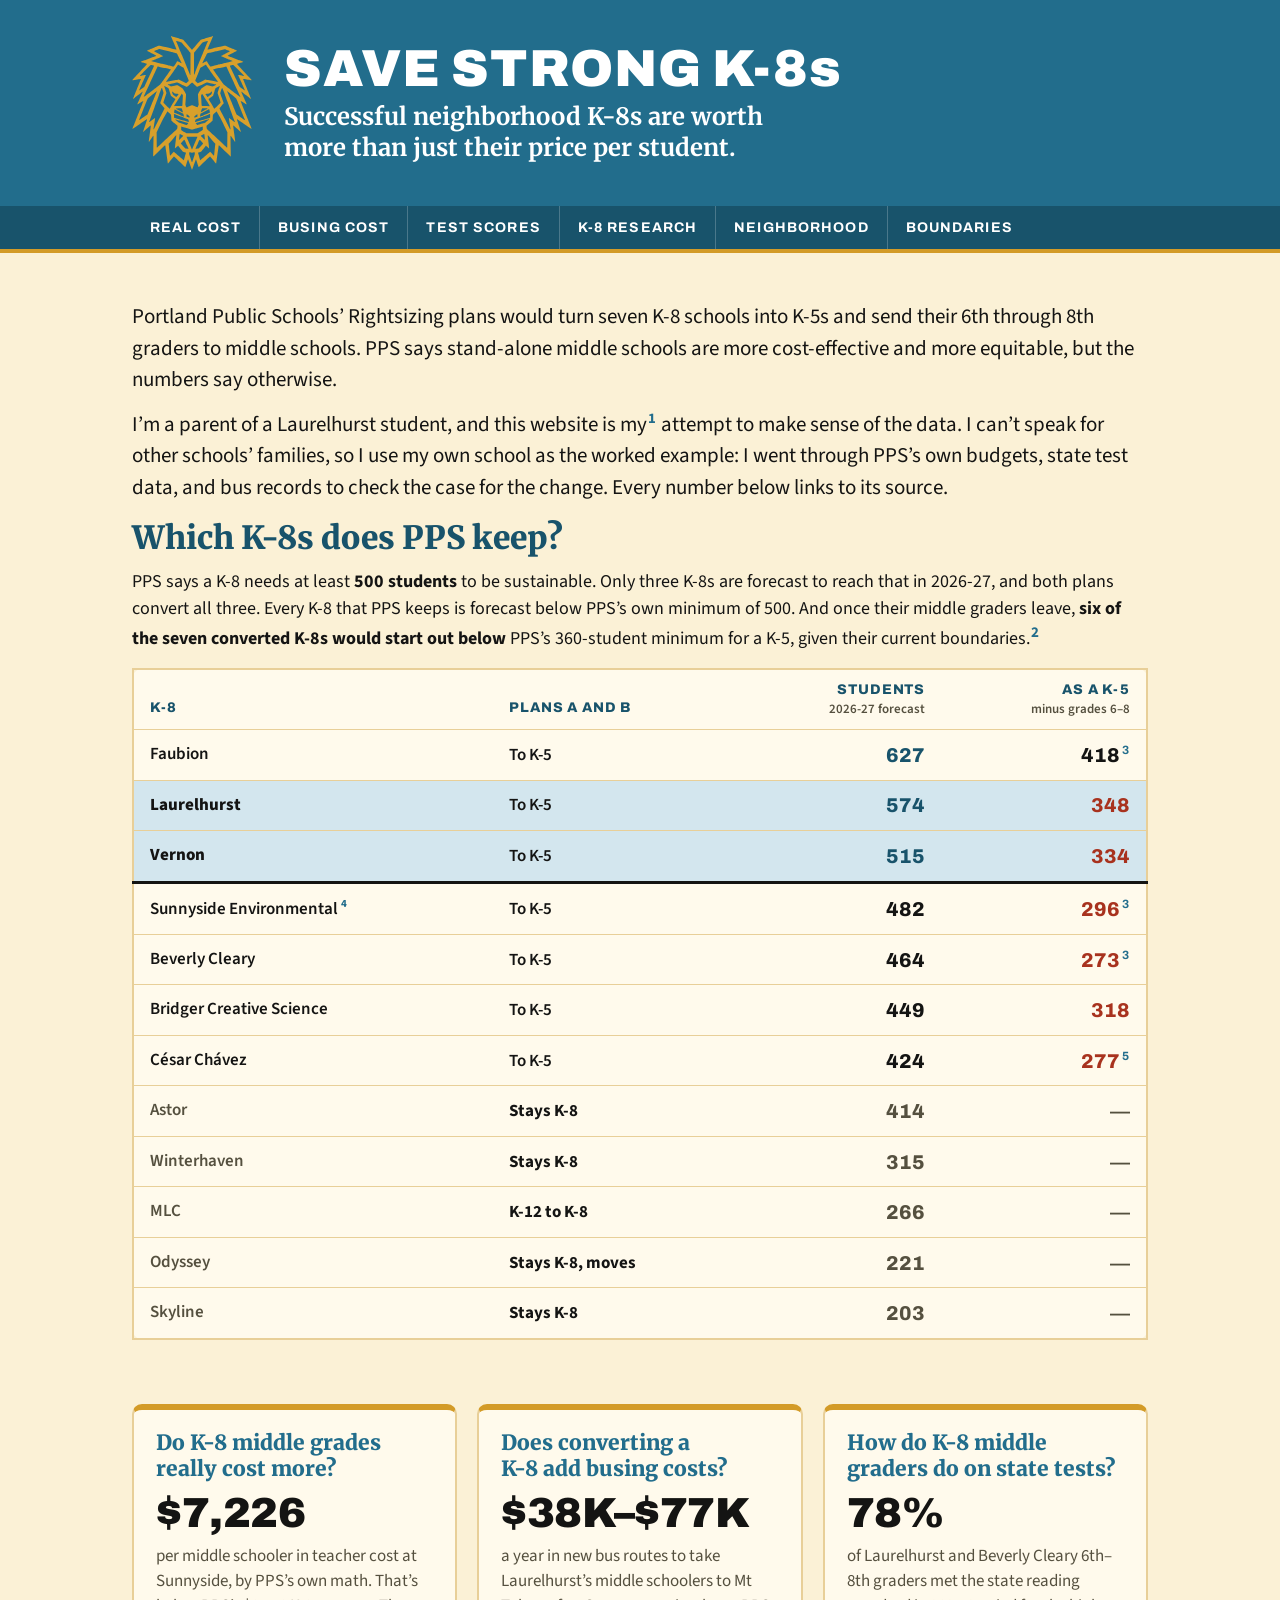
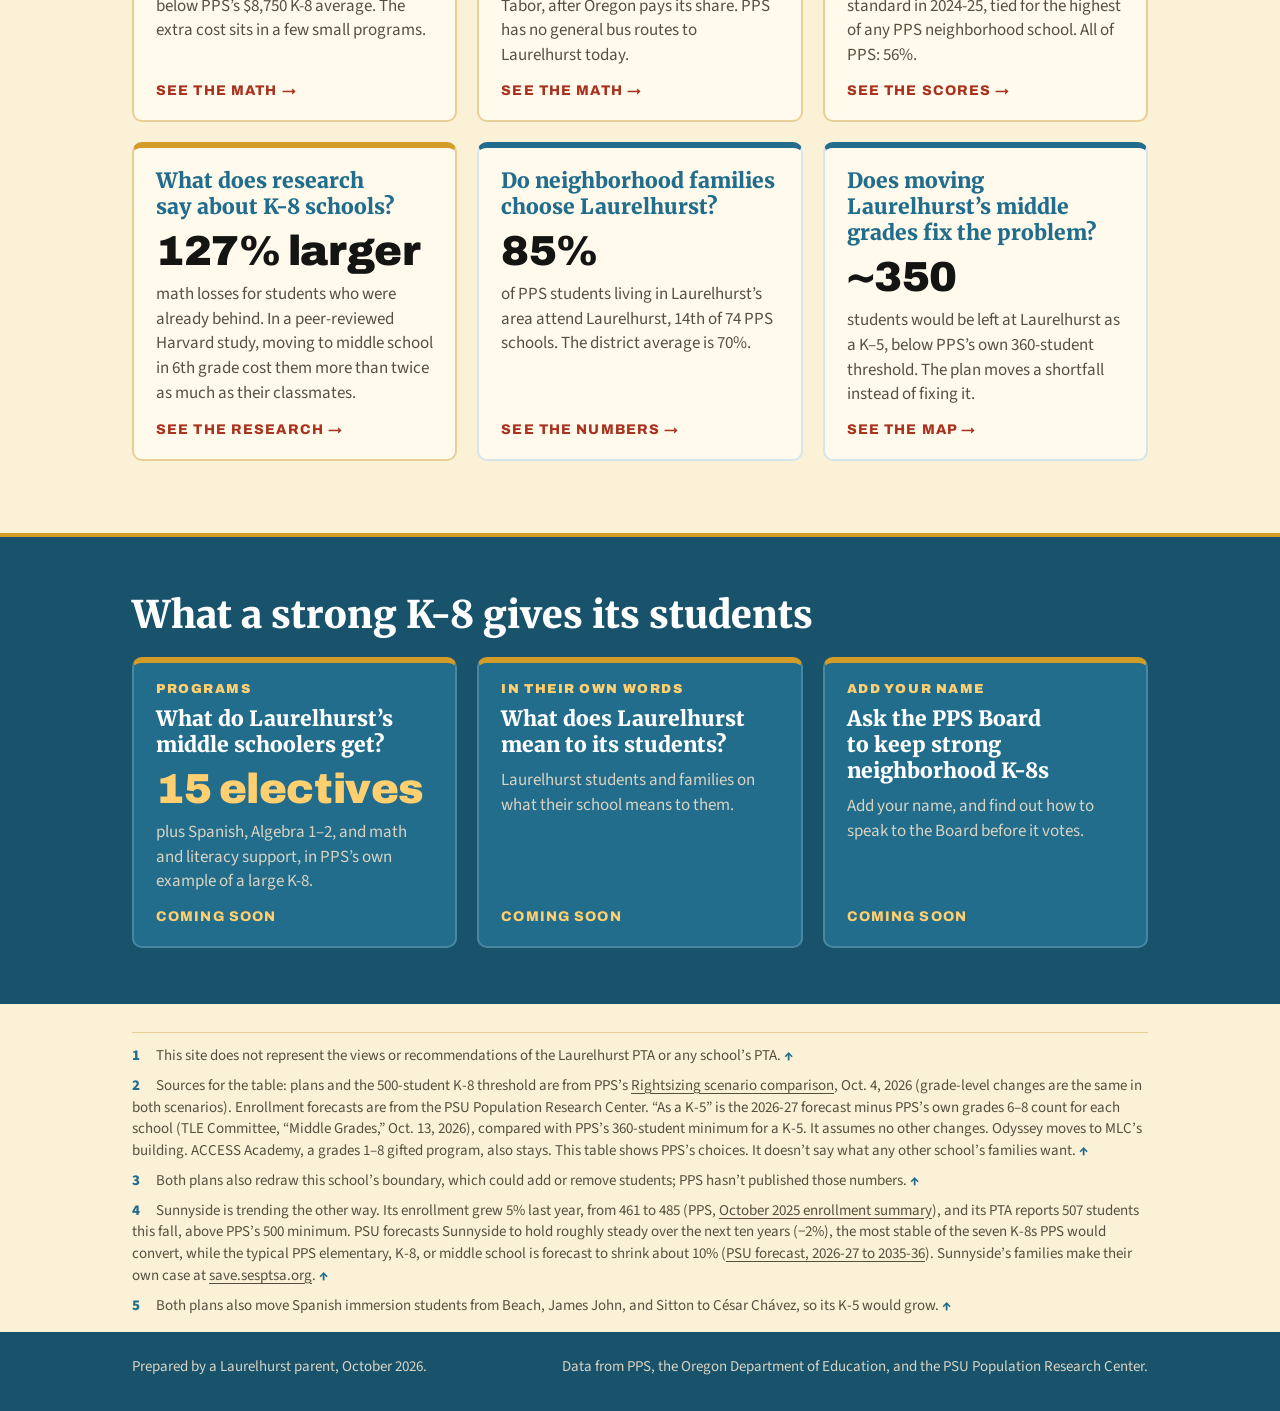
==== index.html @ bd966c31 "Reorderd nav/cards, fixed bus styles, k8 focused Nav didn't match the card order, changed both to be" ====
<!doctype html>
<html lang="en">
<head>
<meta charset="utf-8">
<meta name="viewport" content="width=device-width, initial-scale=1, viewport-fit=cover">
<title>Save Strong K-8s</title>
<meta name="claude:viewport-fit-sides" content="cover">
<meta name="description" content="PPS’s Rightsizing plans would turn seven K-8s into K-5s. The data on cost, busing, test scores, and research, with Laurelhurst as a worked example.">
<meta property="og:title" content="Save Strong K-8s">
<meta property="og:description" content="Successful neighborhood K-8s are worth more than just their price per student. See the numbers.">
<meta property="og:type" content="website">
<meta name="theme-color" content="#226d8c">
<link rel="icon" href="assets/lion.svg" type="image/svg+xml">
<link rel="preconnect" href="https://fonts.googleapis.com">
<link rel="preconnect" href="https://fonts.gstatic.com" crossorigin>
<link rel="stylesheet" href="https://fonts.googleapis.com/css2?family=Merriweather:wght@700;900&family=Archivo:wght@700;800;900&family=Source+Sans+3:ital,wght@0,400;0,600;0,700;1,400&display=swap">
<link rel="stylesheet" href="style.css">
</head>
<body>

<header class="masthead">
  <div class="wrap">
    <img class="lion" src="assets/lion.svg" alt="Laurelhurst lion" width="256" height="286">
    <div class="titles">
      <p class="site-name"><a href="index.html">Save Strong <span class="nw">K-8<span class="lc">s</span></span></a></p>
      <p class="tagline">Successful neighborhood K-8s are worth more than just their price per student.</p>
    </div>
  </div>
</header>

<nav class="nav" aria-label="Key issues">
  <div class="wrap">
    <button class="nav-toggle" type="button" aria-expanded="false" aria-controls="nav-links">
      <span class="bars" aria-hidden="true"><span></span><span></span><span></span></span>
      Key issues
    </button>
    <ul id="nav-links">
      <li><a href="cost.html">Real cost</a></li>
      <li><a href="busing.html">Busing cost</a></li>
      <li><a href="scores.html">Test scores</a></li>
      <li><a href="research.html">K-8 research</a></li>
      <li><a href="neighborhood.html">Neighborhood</a></li>
      <li><a href="boundary.html">Boundaries</a></li>
      <li class="nav-extra nav-extra-first"><a href="#programs">Programs</a></li>
      <li class="nav-extra"><a href="#voices">In their own words</a></li>
      <li class="nav-extra"><a href="#sign">Add your name</a></li>
    </ul>
  </div>
</nav>

<main>
  <section class="intro wrap">
    <p>Portland Public Schools’ Rightsizing plans would turn seven K-8 schools into K-5s and send their 6th through 8th graders to middle schools. PPS says stand-alone middle schools are more cost-effective and more equitable, but the numbers say otherwise.</p>
    <p>I’m a parent of a Laurelhurst student, and this website is my<sup class="fn-ref"><a href="#fn1" id="ref1">1</a></sup> attempt to make sense of the data. I can’t speak for other schools’ families, so I use my own school as the worked example: I went through PPS’s own budgets, state test data, and bus records to check the case for the change. Every number below links to its source.</p>
  </section>


  <section class="k8-plan wrap" aria-labelledby="plan-h">
    <h2 id="plan-h">Which <span class="nw">K-8s</span> does PPS keep?</h2>
    <p class="points-lede">PPS says a <span class="nw">K-8</span> needs at least <strong>500 students</strong> to be sustainable. Only three <span class="nw">K-8s</span> are forecast to reach that in 2026-27, and both plans convert all three. Every <span class="nw">K-8</span> that PPS keeps is forecast below PPS’s own minimum of 500. And once their middle graders leave, <strong>six of the seven converted <span class="nw">K-8s</span> would start out below</strong> PPS’s 360-student minimum for a <span class="nw">K-5</span>, given their current boundaries.<sup class="fn-ref"><a href="#fn2" id="ref2">2</a></sup></p>
    <div class="table-scroll">
      <table class="compare k8-table">
        <thead>
          <tr><th scope="col" class="plan">K-8</th><th scope="col" class="plan">Plans A and B</th><th scope="col">Students <small>2026-27 forecast</small></th><th scope="col">As a K-5 <small>minus grades 6–8</small></th></tr>
        </thead>
        <tbody>
          <tr class="meets"><th scope="row">Faubion</th><td class="plan">To K-5</td><td>627</td><td class="k5">418<sup class="fn-ref"><a href="#fn3" id="ref3">3</a></sup></td></tr>
          <tr class="meets lh"><th scope="row">Laurelhurst</th><td class="plan">To K-5</td><td>574</td><td class="k5 below">348</td></tr>
          <tr class="meets lh"><th scope="row">Vernon</th><td class="plan">To K-5</td><td>515</td><td class="k5 below">334</td></tr>
          <tr><th scope="row">Sunnyside Environmental<sup class="fn-ref"><a href="#fn4" id="ref4">4</a></sup></th><td class="plan">To K-5</td><td>482</td><td class="k5 below">296<sup class="fn-ref"><a href="#fn3" id="ref3b">3</a></sup></td></tr>
          <tr><th scope="row">Beverly Cleary</th><td class="plan">To K-5</td><td>464</td><td class="k5 below">273<sup class="fn-ref"><a href="#fn3" id="ref3c">3</a></sup></td></tr>
          <tr><th scope="row">Bridger Creative Science</th><td class="plan">To K-5</td><td>449</td><td class="k5 below">318</td></tr>
          <tr><th scope="row">César Chávez</th><td class="plan">To K-5</td><td>424</td><td class="k5 below">277<sup class="fn-ref"><a href="#fn5" id="ref5">5</a></sup></td></tr>
          <tr class="kept"><th scope="row">Astor</th><td class="plan">Stays K-8</td><td>414</td><td class="k5 na">—</td></tr>
          <tr class="kept"><th scope="row">Winterhaven</th><td class="plan">Stays K-8</td><td>315</td><td class="k5 na">—</td></tr>
          <tr class="kept"><th scope="row">MLC</th><td class="plan"><span class="nw">K-12</span> to <span class="nw">K-8</span></td><td>266</td><td class="k5 na">—</td></tr>
          <tr class="kept"><th scope="row">Odyssey</th><td class="plan">Stays K-8, moves</td><td>221</td><td class="k5 na">—</td></tr>
          <tr class="kept"><th scope="row">Skyline</th><td class="plan">Stays K-8</td><td>203</td><td class="k5 na">—</td></tr>
        </tbody>
      </table>
    </div>
  </section>

  <ul class="cards wrap">
    <li class="card live" id="cost">
      <h2><a href="cost.html">Do <span class="nw">K-8</span> middle grades really cost more?</a></h2>
      <div class="stat">$7,226</div>
      <p>per middle schooler in teacher cost at Sunnyside, by PPS’s own math. That’s below PPS’s $8,750 K-8 average. The extra cost sits in a few small programs.</p>
      <span class="more">See the math →</span>
    </li>

    <li class="card live" id="busing">
      <h2><a href="busing.html">Does converting a <span class="nw">K-8</span> add busing costs?</a></h2>
      <div class="stat">$38K–$77K</div>
      <p>a year in new bus routes to take Laurelhurst’s middle schoolers to Mt Tabor, after Oregon pays its share. PPS has no general bus routes to Laurelhurst today.</p>
      <span class="more">See the math →</span>
    </li>

    <li class="card live" id="scores">
      <h2><a href="scores.html">How do <span class="nw">K-8</span> middle graders do on state tests?</a></h2>
      <div class="stat">78%</div>
      <p>of Laurelhurst and Beverly Cleary 6th–8th graders met the state reading standard in 2024-25, tied for the highest of any PPS neighborhood school. All of PPS: 56%.</p>
      <span class="more">See the scores →</span>
    </li>

    <li class="card live" id="research">
      <h2><a href="research.html">What does research say about <span class="nw">K-8</span> schools?</a></h2>
      <div class="stat">127% larger</div>
      <p>math losses for students who were already behind. In a peer-reviewed Harvard study, moving to middle school in 6th grade cost them more than twice as much as their classmates.</p>
      <span class="more">See the research →</span>
    </li>

    <li class="card live card-lh" id="neighborhood">
      <h2><a href="neighborhood.html">Do neighborhood families choose Laurelhurst?</a></h2>
      <div class="stat">85%</div>
      <p>of PPS students living in Laurelhurst’s area attend Laurelhurst, 14th of 74 PPS schools. The district average is 70%.</p>
      <span class="more">See the numbers →</span>
    </li>

    <li class="card live card-lh" id="boundary">
      <h2><a href="boundary.html">Does moving Laurelhurst’s middle grades fix the problem?</a></h2>
      <div class="stat">~350</div>
      <p>students would be left at Laurelhurst as a K–5, below PPS’s own 360-student threshold. The plan moves a shortfall instead of fixing it.</p>
      <span class="more">See the map →</span>
    </li>
  </ul>

  <section class="why" aria-labelledby="why-h">
    <div class="wrap">
      <h2 id="why-h">What a strong <span class="nw">K-8</span> gives its students</h2>
      <ul class="cards why-cards">
        <li class="card why-card" id="programs">
          <span class="why-label">Programs</span>
          <h3>What do Laurelhurst’s middle schoolers get?</h3>
          <div class="stat">15 electives</div>
          <p>plus Spanish, Algebra 1–2, and math and literacy support, in PPS’s own example of a large K-8.</p>
          <span class="more">Coming soon</span>
        </li>
        <li class="card why-card" id="voices">
          <span class="why-label">In their own words</span>
          <h3>What does Laurelhurst mean to its students?</h3>
          <p>Laurelhurst students and families on what their school means to them.</p>
          <span class="more">Coming soon</span>
        </li>
        <li class="card why-card" id="sign">
          <span class="why-label">Add your name</span>
          <h3>Ask the PPS Board to keep strong neighborhood <span class="nw">K-8s</span></h3>
          <p>Add your name, and find out how to speak to the Board before it votes.</p>
          <span class="more">Coming soon</span>
        </li>
      </ul>
    </div>
  </section>
  <section class="page-notes wrap" aria-label="Notes">
    <p class="footnote fn-num" id="fn1"><a class="fn-back" href="#ref1" aria-label="Note 1, back to text">1</a> This site does not represent the views or recommendations of the Laurelhurst PTA or any school’s PTA. <a class="fn-up" href="#ref1" aria-label="Back to text">↑</a></p>
    <p class="footnote fn-num" id="fn2"><a class="fn-back" href="#ref2" aria-label="Note 2, back to text">2</a> Sources for the table: plans and the 500-student K-8 threshold are from PPS’s <a href="https://www.pps.net/rightsizing">Rightsizing scenario comparison</a>, Oct. 4, 2026 (grade-level changes are the same in both scenarios). Enrollment forecasts are from the PSU Population Research Center. “As a K-5” is the 2026-27 forecast minus PPS’s own grades 6–8 count for each school (TLE Committee, “Middle Grades,” Oct. 13, 2026), compared with PPS’s 360-student minimum for a K-5. It assumes no other changes. Odyssey moves to MLC’s building. ACCESS Academy, a grades 1–8 gifted program, also stays. This table shows PPS’s choices. It doesn’t say what any other school’s families want. <a class="fn-up" href="#ref2" aria-label="Back to text">↑</a></p>
    <p class="footnote fn-num" id="fn3"><a class="fn-back" href="#ref3" aria-label="Note 3, back to text">3</a> Both plans also redraw this school’s boundary, which could add or remove students; PPS hasn’t published those numbers. <a class="fn-up" href="#ref3" aria-label="Back to text">↑</a></p>
    <p class="footnote fn-num" id="fn4"><a class="fn-back" href="#ref4" aria-label="Note 4, back to text">4</a> Sunnyside is trending the other way. Its enrollment grew 5% last year, from 461 to 485 (PPS, <a href="https://www.pps.net/fs/resource-manager/view/aefd9869-b3da-4cf6-b9c6-1bec5149eb03">October 2025 enrollment summary</a>), and its PTA reports 507 students this fall, above PPS’s 500 minimum. PSU forecasts Sunnyside to hold roughly steady over the next ten years (−2%), the most stable of the seven K-8s PPS would convert, while the typical PPS elementary, K-8, or middle school is forecast to shrink about 10% (<a href="https://resources.finalsite.net/images/v1785171463/ppsnet/ejdr22voeddvux8qwlob/PPS_Forecast_2026_27.pdf">PSU forecast, 2026-27 to 2035-36</a>). Sunnyside’s families make their own case at <a href="https://save.sesptsa.org">save.sesptsa.org</a>. <a class="fn-up" href="#ref4" aria-label="Back to text">↑</a></p>
    <p class="footnote fn-num" id="fn5"><a class="fn-back" href="#ref5" aria-label="Note 5, back to text">5</a> Both plans also move Spanish immersion students from Beach, James John, and Sitton to César Chávez, so its K-5 would grow. <a class="fn-up" href="#ref5" aria-label="Back to text">↑</a></p>
  </section>
</main>

<footer class="site-footer">
  <div class="wrap">
    <span>Prepared by a Laurelhurst parent, October 2026.</span>
    <span>Data from PPS, the Oregon Department of Education, and the PSU Population Research Center.</span>
  </div>
</footer>

<script src="site.js"></script>

</body>
</html>
---- style.css ----
/* Save Laurelhurst K-8
   Layout: blue masthead band + sticky nav strip, then content on a washed-marigold page.
   One deliberate light look (campaign colors), so no dark variant. */
:root {
  --page: #fbf1d6;        /* washed-out marigold background */
  --paper: #fffaec;       /* lifted surface for cards and boxes */
  --blue: #226d8c;        /* masthead, headlines */
  --blue-deep: #18536b;   /* nav strip */
  --blue-soft: #d3e6ee;   /* Laurelhurst highlight in tables */
  --gold: #d39b27;        /* rules, borders, lion */
  --gold-soft: #e8cf98;   /* hairlines */
  --gold-bright: #ffcf70; /* numbers on dark */
  --red: #a8321e;         /* math operators, calls to action */
  --ink: #141413;
  --ring: #8b8370;        /* expected-score circles */
  --muted: #55503f;
  --on-dark: #ffffff;
  --on-dark-muted: #d9d3c2;

  --display: "Merriweather", Georgia, "Times New Roman", serif;
  --label: "Archivo", "Arial Narrow", Arial, sans-serif;
  --body: "Source Sans 3", "Segoe UI", Helvetica, Arial, sans-serif;

  --max: 1080px;
  --gutter-l: max(16px, env(safe-area-inset-left, 0px));
  --gutter-r: max(16px, env(safe-area-inset-right, 0px));
  color-scheme: light;
}

* { box-sizing: border-box; }
html { -webkit-text-size-adjust: 100%; }
body {
  margin: 0;
  background: var(--page);
  color: var(--ink);
  font-family: var(--body);
  font-size: 18px;
  line-height: 1.5;
}
img { max-width: 100%; }
[hidden] { display: none !important; }
a { color: var(--blue); text-underline-offset: 3px; }
a:hover { color: var(--red); }
:focus-visible { outline: 3px solid var(--gold); outline-offset: 2px; }

.wrap {
  max-width: var(--max);
  margin: 0 auto;
  padding-left: var(--gutter-l);
  padding-right: var(--gutter-r);
}
@media (min-width: 720px) {
  .wrap { padding-left: max(32px, env(safe-area-inset-left, 0px)); padding-right: max(32px, env(safe-area-inset-right, 0px)); }
}

/* ---------- Masthead ---------- */
.masthead { background: var(--blue); color: var(--on-dark); }
.masthead .wrap {
  display: flex;
  align-items: center;
  gap: clamp(16px, 3vw, 32px);
  padding-block: clamp(18px, 3.5vw, 36px);
}
.masthead .lion { flex: 0 0 auto; width: clamp(64px, 11vw, 120px); height: auto; display: block; }
.masthead .titles { min-width: 0; display: flex; flex-direction: column; gap: 6px; }
.site-name {
  margin: 0;
  font-family: var(--label);
  font-weight: 900;
  font-size: clamp(26px, 5.4vw, 52px);
  line-height: 1;
  letter-spacing: 0.02em;
  text-transform: uppercase;
}
.site-name a { color: inherit; text-decoration: none; }
.tagline {
  margin: 0;
  font-family: var(--display);
  font-weight: 700;
  font-size: clamp(16px, 2.3vw, 24px);
  line-height: 1.3;
  max-width: 34em;
  text-wrap: balance;
}
.masthead.compact .wrap { padding-block: 14px; }
.masthead.compact .lion { width: clamp(44px, 6vw, 64px); }
.masthead.compact .site-name { font-size: clamp(22px, 3.6vw, 34px); }
.masthead.compact .tagline { display: none; }

/* ---------- Nav strip ---------- */
.nav {
  position: sticky;
  top: env(safe-area-inset-top, 0px);
  z-index: 10;
  background: var(--blue-deep);
  border-bottom: 4px solid var(--gold);
}
.nav .wrap { display: flex; align-items: stretch; }
.nav-toggle {
  display: none;
  align-items: center;
  gap: 10px;
  background: none;
  border: 0;
  color: var(--on-dark);
  font: 700 15px/1 var(--label);
  letter-spacing: 0.1em;
  text-transform: uppercase;
  padding: 14px 0;
  cursor: pointer;
}
.nav-toggle .bars { display: inline-flex; flex-direction: column; gap: 4px; }
.nav-toggle .bars span { display: block; width: 22px; height: 2px; background: currentColor; border-radius: 1px; }
.nav ul { list-style: none; margin: 0; padding: 0; display: flex; flex-wrap: wrap; width: 100%; }
.nav li { display: flex; }
.nav li + li { border-left: 1px solid rgba(255, 255, 255, 0.22); }
.nav a {
  display: flex;
  align-items: center;
  padding: 14px clamp(10px, 1.6vw, 18px);
  color: var(--on-dark);
  text-decoration: none;
  font: 700 14px/1.1 var(--label);
  letter-spacing: 0.08em;
  text-transform: uppercase;
  transition: background-color 0.15s ease, color 0.15s ease;
}
.nav a:hover, .nav a:focus-visible { background: var(--gold); color: var(--ink); }
.nav a[aria-current="page"] { box-shadow: inset 0 -4px 0 var(--gold-bright); }
.nav a[aria-current="page"]:hover { box-shadow: none; }

.nav li.nav-extra { display: none; }
@media (max-width: 860px) {
  .nav .wrap { flex-direction: column; }
  .nav-toggle { display: inline-flex; }
  .nav ul { display: none; flex-direction: column; padding-bottom: 8px; }
  .nav.open ul { display: flex; }
  .nav li + li { border-left: 0; border-top: 1px solid rgba(255, 255, 255, 0.18); }
  .nav a { width: 100%; padding: 14px 8px; font-size: 15px; }
}
@media (prefers-reduced-motion: reduce) { .nav a { transition: none; } }

/* ---------- Front page ---------- */
.intro { padding-block: clamp(28px, 5vw, 48px) 8px; }
.intro p { margin: 0; max-width: 40em; font-size: clamp(18px, 2vw, 21px); }
.intro p + p { margin-top: 12px; }

.cards {
  display: grid;
  grid-template-columns: repeat(3, minmax(0, 1fr));
  gap: 20px;
  padding-block: 24px clamp(40px, 6vw, 72px);
  margin: 0 auto;
  list-style: none;
}
@media (max-width: 960px) { .cards { grid-template-columns: repeat(2, minmax(0, 1fr)); } }
@media (max-width: 600px) { .cards { grid-template-columns: minmax(0, 1fr); } }

.card {
  position: relative;
  display: flex;
  flex-direction: column;
  gap: 10px;
  background: var(--paper);
  border: 2px solid var(--gold-soft);
  border-top: 6px solid var(--gold);
  border-radius: 10px;
  padding: 20px 22px 22px;
  min-width: 0;
  transition: transform 0.15s ease, border-color 0.15s ease, box-shadow 0.15s ease;
}
.card.live:hover { transform: translateY(-3px); border-color: var(--gold); box-shadow: 0 10px 24px rgba(90, 64, 10, 0.14); }
@media (prefers-reduced-motion: reduce) { .card { transition: none; } .card.live:hover { transform: none; } }
.card h2 {
  margin: 0;
  font-family: var(--display);
  font-weight: 900;
  font-size: 21px;
  line-height: 1.25;
  color: var(--blue);
  text-wrap: balance;
}
.card h2 a { color: inherit; text-decoration: none; }
.card h2 a::after { content: ""; position: absolute; inset: 0; border-radius: 10px; } /* whole card clickable */
.card .stat {
  font-family: var(--label);
  font-weight: 900;
  font-size: clamp(34px, 4vw, 42px);
  line-height: 1;
  letter-spacing: -0.01em;
  font-variant-numeric: tabular-nums;
}
.card p { margin: 0; font-size: 17px; line-height: 1.45; color: var(--muted); }
.card .more {
  margin-top: auto;
  padding-top: 6px;
  font: 800 14px/1 var(--label);
  letter-spacing: 0.08em;
  text-transform: uppercase;
  color: var(--red);
}
.card.soon { border-top-color: var(--gold-soft); }
.card.soon .more { color: var(--muted); }

/* ---------- Article pages ---------- */
.article { padding-block: clamp(28px, 5vw, 56px); display: flex; flex-direction: column; gap: clamp(24px, 3vw, 32px); }
.article h1 {
  margin: 0;
  font-family: var(--display);
  font-weight: 900;
  font-size: clamp(30px, 5.6vw, 58px);
  line-height: 1.08;
  letter-spacing: -0.01em;
  color: var(--blue);
  text-wrap: wrap;
  max-width: 90%;
}
.src { font-size: 15px; line-height: 1.4; color: var(--muted); }
a.src:hover { color: var(--red); }

/* the math, step by step */
.steps { list-style: none; margin: 0; padding: 0; border-top: 3px solid var(--gold); }
.steps li {
  display: grid;
  grid-template-columns: 48px minmax(0, 300px) minmax(0, 1fr);
  align-items: center;
  column-gap: 20px;
  padding: 16px 0;
  border-bottom: 2px solid var(--gold-soft);
}
.steps .op { font: 800 36px/1 var(--label); color: var(--red); text-align: center; }
.steps .num {
  font: 900 clamp(34px, 4.6vw, 52px)/1 var(--label);
  letter-spacing: -0.01em;
  color: var(--ink);
  font-variant-numeric: tabular-nums;
  text-decoration: underline;
  text-decoration-color: var(--gold);
  text-decoration-thickness: 3px;
  text-underline-offset: 8px;
}
a.num:hover { color: var(--red); }
.steps .what { display: flex; flex-direction: column; gap: 4px; min-width: 0; }
.steps .label { font-size: 20px; line-height: 1.3; font-weight: 600; }
@media (max-width: 700px) {
  .steps li { grid-template-columns: 36px minmax(0, 1fr); row-gap: 8px; }
  .steps .op { font-size: 30px; }
  .steps .what { grid-column: 2; }
  .steps .label { font-size: 19px; }
}

.answer {
  background: var(--ink);
  color: var(--on-dark);
  border-radius: 16px;
  padding: clamp(20px, 3vw, 30px) clamp(18px, 3vw, 36px);
  display: flex;
  flex-direction: column;
  gap: 10px;
}
.answer p { margin: 0; font-size: 20px; line-height: 1.4; }
.answer .big {
  font: 900 clamp(34px, 6vw, 62px)/1.05 var(--label);
  color: var(--gold-bright);
  text-decoration: none;
  font-variant-numeric: tabular-nums;
}
.answer .big:hover { color: var(--on-dark); }
.answer strong { font-size: 21px; }
.answer .src, .answer a.src { color: var(--on-dark-muted); }
.answer a.src:hover { color: var(--gold-bright); }

.factcheck {
  background: var(--paper);
  border: 4px solid var(--gold);
  border-radius: 16px;
  padding: clamp(18px, 3vw, 26px) clamp(16px, 3vw, 36px);
  display: flex;
  flex-direction: column;
  gap: 12px;
}
.eyebrow { font: 800 16px/1 var(--label); letter-spacing: 0.12em; text-transform: uppercase; color: var(--blue); }
.factcheck .claim { margin: 0; font-size: clamp(21px, 2.8vw, 28px); line-height: 1.32; font-weight: 700; }
.factcheck .claim a { color: var(--blue); }
.factcheck .claim + .claim { padding-top: 4px; }
.factcheck .hl { color: var(--blue); }
.factcheck .kicker { font: 900 clamp(24px, 3.4vw, 32px)/1.2 var(--label); color: var(--red); }

/* cost range strip, drawn to one scale: $9,113 (left edge) to $13,290 (right edge) */
.range { display: flex; flex-direction: column; gap: 10px; padding-top: 4px; }
.legend { list-style: none; margin: 0; padding: 0; display: flex; flex-wrap: wrap; gap: 8px 24px; font-size: 17px; }
.legend li { display: flex; align-items: center; gap: 10px; }
.legend .tick { display: inline-block; width: 6px; height: 22px; border-radius: 3px; flex: 0 0 auto; }
.legend .lh { color: var(--blue); font-weight: 700; }
.legend .avg { font-weight: 700; }
.legend .mt { color: var(--muted); font-style: italic; }
.range-labels { position: relative; height: 44px; margin: 0 3px -8px; }
.rl { position: absolute; bottom: 0; font: 700 15px/1.2 var(--body); white-space: nowrap; font-variant-numeric: tabular-nums; }
.rl.lh { color: var(--blue); text-align: right; padding-right: 8px; border-right: 2px solid var(--blue); }
.rl.avg { color: var(--ink); padding-left: 8px; border-left: 2px solid var(--ink); }
@media (max-width: 480px) {
  .range-labels { height: 58px; }
  .rl { font-size: 13px; }
  .rl.lh { right: auto !important; left: calc(21.8% - 1px); text-align: left; padding: 0 0 36px 8px; border-right: 0; border-left: 2px solid var(--blue); }
  .rl.lh br { display: none; }
}
.track { position: relative; height: 44px; margin: 0 3px; }
.track .bar { position: absolute; left: 0; right: 0; top: 15px; height: 14px; border-radius: 7px; background: #f1dca6; }
.track .mark { position: absolute; top: 4px; width: 6px; height: 36px; margin-left: -3px; border-radius: 3px; }
.track .mark.mt { top: 10px; height: 24px; }
.c-lh { background: var(--blue); }
.c-avg { background: var(--ink); }
.c-mt { background: var(--muted); }
.ends { display: flex; justify-content: space-between; gap: 16px; font-size: 15px; line-height: 1.25; color: var(--muted); }
.ends span:last-child { text-align: right; }

.question { background: var(--ink); border-radius: 16px; padding: clamp(22px, 3.4vw, 32px) clamp(18px, 3vw, 36px); }
.question p {
  margin: 0;
  font: 900 clamp(24px, 3.6vw, 38px)/1.28 var(--display);
  color: var(--gold-bright);
  text-wrap: balance;
}
.question a { color: var(--on-dark); text-decoration-color: var(--gold); }
.question a:hover { color: var(--gold-bright); }
.question sup { font-size: 0.5em; }
.footnote a { color: inherit; }

.closer { display: flex; flex-direction: column; align-items: center; gap: 18px; text-align: center; padding-block: 8px; }
.closer .line { font: 900 clamp(32px, 5.6vw, 58px)/1.05 var(--display); letter-spacing: -0.015em; text-wrap: balance; }
.badge {
  display: inline-flex;
  flex-wrap: wrap;
  justify-content: center;
  gap: 0 0.35em;
  background: var(--red);
  color: var(--on-dark);
  font: 900 clamp(24px, 4vw, 38px)/1.05 var(--label);
  letter-spacing: 0.04em;
  text-transform: uppercase;
  padding: 14px 28px;
  border-radius: 12px;
}

.footnote { border-top: 1px solid var(--gold-soft); padding-top: 12px; font-size: 15px; line-height: 1.45; color: var(--muted); margin: 0; }

/* methods */
.methods { border-top: 3px solid var(--gold); padding-top: clamp(20px, 3vw, 28px); display: flex; flex-direction: column; gap: 14px; }
.methods h2 { margin: 0; font: 900 clamp(24px, 3.2vw, 32px)/1.2 var(--display); color: var(--blue); }
.methods h3 { margin: 12px 0 0; font: 800 15px/1.2 var(--label); letter-spacing: 0.1em; text-transform: uppercase; color: var(--ink); }
.methods p, .methods li { max-width: 42em; font-size: 18px; }
.methods p { margin: 0; }
.methods ul, .methods ol { margin: 0; padding-left: 1.3em; display: flex; flex-direction: column; gap: 6px; }
.methods ol.sources li { font-size: 16px; }

.back { font: 800 15px/1 var(--label); letter-spacing: 0.08em; text-transform: uppercase; }

/* ---------- Cost page ---------- */
:root { --t1: #a8321e; --t2: #226d8c; --t3: #3d7a3f; --ms: #c9bd9b; }
.lede { display: flex; flex-direction: column; gap: 12px; }
.subhead { margin: 0; font: 800 clamp(17px, 2vw, 20px)/1.3 var(--label); letter-spacing: 0.06em; text-transform: uppercase; color: var(--red); }
.lede p:not(.subhead) { margin: 0; max-width: 40em; font-size: clamp(18px, 2vw, 21px); }

.chart { margin: 0; background: var(--paper); border: 2px solid var(--gold-soft); border-radius: 16px; padding: clamp(16px, 3vw, 28px); display: flex; flex-direction: column; gap: 14px; min-width: 0; }
.chart figcaption { display: flex; flex-direction: column; gap: 4px; }
.chart-title { font: 900 clamp(20px, 2.6vw, 26px)/1.2 var(--display); color: var(--blue); }
.chart-key { list-style: none; margin: 0; padding: 0; display: flex; flex-wrap: wrap; gap: 6px 18px; font-size: 15px; }
.chart-key li { display: flex; align-items: center; gap: 8px; }
.sw { width: 14px; height: 14px; border-radius: 3px; flex: 0 0 auto; }
.sw.lh { background: var(--gold); } .sw.msch { background: var(--t3); } .sw.pk8 { background: var(--t2); } .sw.hi { background: var(--t3); } .sw.mid { background: var(--t2); } .sw.lo { background: var(--t1); } .sw.t1 { background: var(--t1); } .sw.t2 { background: var(--t2); } .sw.t3 { background: var(--t3); } .sw.ms { background: var(--ms); }
.sw.avg { width: 0; height: 16px; border-radius: 0; border-left: 3px dashed var(--ink); }
.bars-scroll { overflow-x: auto; }
.bar-list { list-style: none; margin: 0; padding: 0; min-width: 300px; }
.bar-row { display: grid; grid-template-columns: minmax(96px, 190px) minmax(0, 1fr); align-items: center; column-gap: 12px; }
.bar-name { font-size: 15px; line-height: 1.1; text-align: right; color: var(--ink); }
.bar-row.ms .bar-name { color: var(--muted); }
.bar-row.lh .bar-name { font-weight: 800; font-size: 17px; }
.bar-area { position: relative; display: block; width: calc(100% - 4.4em); padding-block: 3px; }
.bar-area::before { content: ""; position: absolute; top: 0; bottom: 0; left: var(--avg, 79.55%); border-left: 2px dashed var(--ink); z-index: 1; } /* $8,750 on a $0–$11,000 scale */
.bar-fill { position: relative; display: block; height: 18px; border-radius: 0 3px 3px 0; }
.bar-row.t1 .bar-fill { background: var(--t1); } .bar-row.t2 .bar-fill { background: var(--t2); }
.bar-row.t3 .bar-fill { background: var(--t3); } .bar-row.ms .bar-fill { background: var(--ms); }
.bar-row.k8 .bar-fill { background: var(--t2); }
.bar-row.hi .bar-fill { background: var(--t3); } .bar-row.mid .bar-fill { background: var(--t2); } .bar-row.lo .bar-fill { background: var(--t1); }
.bar-list.no-avg .bar-area::before { display: none; }
.bar-row.lh .bar-fill { background: var(--gold); }

.bar-val { position: absolute; left: 100%; top: 50%; transform: translateY(-50%); margin-left: 4px; padding: 0 3px; z-index: 2; background: var(--paper); font-size: 14px; white-space: nowrap; color: var(--muted); font-variant-numeric: tabular-nums; }
.bar-row.lh .bar-val { font-weight: 800; color: var(--ink); }
@media (max-width: 520px) { .bar-name .suffix { display: none; } .bar-row { grid-template-columns: 104px minmax(0, 1fr); column-gap: 8px; } .bar-name { font-size: 13px; } .bar-row.lh .bar-name { font-size: 14px; } .bar-val { font-size: 12px; } }

.callout { background: var(--blue); color: var(--on-dark); border-radius: 16px; padding: clamp(18px, 3vw, 26px) clamp(18px, 3vw, 36px); }
.callout p { margin: 0; font: 700 clamp(22px, 3vw, 30px)/1.3 var(--display); text-wrap: balance; }
.callout strong { color: var(--gold-bright); font-family: var(--label); font-weight: 900; }

.tiers { display: flex; flex-direction: column; gap: 16px; }
.tiers h2 { margin: 0; font: 900 clamp(22px, 3vw, 30px)/1.2 var(--display); color: var(--blue); text-wrap: balance; }
.tier-list { list-style: none; margin: 0; padding: 0; display: flex; flex-direction: column; gap: 14px; }
.tier { background: var(--paper); border: 2px solid var(--gold-soft); border-left: 10px solid var(--ms); border-radius: 12px; padding: 16px clamp(16px, 2.6vw, 24px); display: flex; flex-direction: column; gap: 10px; min-width: 0; }
.tier.t1 { border-left-color: var(--t1); } .tier.t2 { border-left-color: var(--t2); } .tier.t3 { border-left-color: var(--t3); }
.tier.ref { background: transparent; }
.tier-head { display: flex; flex-wrap: wrap; justify-content: space-between; align-items: baseline; gap: 4px 16px; }
.tier-name { font: 900 20px/1.2 var(--label); }
.tier-avg { font: 900 clamp(26px, 3.4vw, 32px)/1 var(--label); font-variant-numeric: tabular-nums; display: inline-flex; align-items: baseline; gap: 8px; }
.tier-avg small { font: 600 14px/1 var(--body); color: var(--muted); }
.tier-schools { margin: 0; font-size: 17px; line-height: 1.45; }
.tier-facts { margin: 0; display: flex; flex-wrap: wrap; gap: 6px 32px; }
.tier-facts div { display: flex; flex-direction: column; gap: 2px; }
.tier-facts dt { font: 700 13px/1.2 var(--label); letter-spacing: 0.08em; text-transform: uppercase; color: var(--muted); }
.tier-facts dd { margin: 0; font-size: 18px; font-variant-numeric: tabular-nums; }
.tier-plan { margin: 0; padding-top: 10px; border-top: 1px solid var(--gold-soft); font-size: 17px; line-height: 1.45; }
.tier-plan span { font: 800 14px/1 var(--label); letter-spacing: 0.08em; text-transform: uppercase; color: var(--red); margin-right: 4px; }

.tiers-lede { margin: 0; max-width: 42em; font-size: 18px; }

/* tabs */
.sr-only { position: absolute; width: 1px; height: 1px; overflow: hidden; clip: rect(0 0 0 0); white-space: nowrap; }
.tabs { display: flex; flex-direction: column; min-width: 0; }
.tab-bar { display: flex; gap: 4px; overflow-x: auto; border-bottom: 4px solid var(--gold); scrollbar-width: none; }
.tab-bar button {
  flex: 0 0 auto;
  border: 2px solid var(--gold-soft);
  border-bottom: 0;
  border-radius: 10px 10px 0 0;
  background: transparent;
  color: var(--blue-deep);
  font: 800 15px/1.1 var(--label);
  letter-spacing: 0.06em;
  text-transform: uppercase;
  padding: 13px clamp(12px, 2vw, 20px);
  cursor: pointer;
  transition: background-color 0.15s ease, color 0.15s ease;
}
.tab-bar button:hover { background: var(--gold-soft); color: var(--ink); }
.tab-bar button[aria-selected="true"] { background: var(--gold); border-color: var(--gold); color: var(--ink); }
@media (prefers-reduced-motion: reduce) { .tab-bar button { transition: none; } }
.tab-panel { padding-top: clamp(18px, 3vw, 26px); display: flex; flex-direction: column; gap: 16px; min-width: 0; }
.panel-lede { margin: 0; max-width: 40em; font: 700 clamp(20px, 2.6vw, 26px)/1.35 var(--display); color: var(--ink); text-wrap: pretty; }
.panel-lede strong { color: var(--blue); font-family: var(--label); font-weight: 900; }
.panel-notes { margin: 0; padding-left: 1.2em; display: flex; flex-direction: column; gap: 6px; max-width: 46em; font-size: 16px; color: var(--muted); }
.panel-notes strong { color: var(--ink); }
@media (max-width: 520px) { .tab-bar button { font-size: 13px; letter-spacing: 0.04em; padding: 11px 10px; } }

/* comparison table */
.table-scroll { overflow-x: auto; }
.compare { width: 100%; min-width: 520px; border-collapse: collapse; background: var(--paper); border: 2px solid var(--gold-soft); border-radius: 12px; font-variant-numeric: tabular-nums; }
.compare th, .compare td { padding: 12px 16px; text-align: right; border-bottom: 1px solid var(--gold-soft); }
.compare thead th { font: 800 14px/1.2 var(--label); letter-spacing: 0.06em; text-transform: uppercase; color: var(--blue-deep); vertical-align: bottom; }
.compare thead small { display: block; margin-top: 3px; font: 600 13px/1.2 var(--body); letter-spacing: 0; text-transform: none; color: var(--muted); }
.compare tbody th, .compare tfoot th { text-align: left; font-weight: 600; font-size: 17px; }
.compare td { font: 800 20px/1.1 var(--label); }
.compare tr.lh th, .compare tr.lh td { background: var(--blue-soft); color: var(--ink); }
.compare tr.lh th { font-weight: 800; }
.compare tfoot th, .compare tfoot td { border-bottom: 0; border-top: 3px solid var(--ink); color: var(--red); }
.compare tfoot td { font-size: 22px; font-weight: 900; }

/* paired bars (Laurelhurst vs. a comparison) */
.pair-list { list-style: none; margin: 0; padding: 0; display: flex; flex-direction: column; gap: 14px; }
.pair { display: grid; grid-template-columns: minmax(150px, 230px) minmax(0, 1fr); column-gap: 16px; align-items: center; padding-bottom: 14px; border-bottom: 1px solid var(--gold-soft); }
.pair:last-child { border-bottom: 0; padding-bottom: 0; }
.pair-name { font-weight: 700; font-size: 17px; line-height: 1.25; display: flex; flex-direction: column; gap: 2px; }
.pair-name small { font-weight: 400; font-size: 14px; color: var(--muted); }
.pair-bars { display: flex; flex-direction: column; gap: 4px; min-width: 0; }
.pair-row { display: grid; grid-template-columns: 112px minmax(0, 1fr); align-items: center; column-gap: 18px; }
.pair-who { font: 700 13px/1 var(--label); letter-spacing: 0.04em; text-transform: uppercase; color: var(--muted); }
.pair-row .bar-area::before { display: none; }
.pair-row.lh .bar-fill { background: var(--gold); height: 22px; }
.pair-row.pps .bar-fill { background: var(--t2); }
.pair-row.msch .bar-fill { background: var(--t3); }
.pair-row.lh .bar-val { font-weight: 800; color: var(--ink); font-size: 16px; }
@media (max-width: 600px) { .pair { grid-template-columns: minmax(0, 1fr); row-gap: 8px; } .pair-row { grid-template-columns: 100px minmax(0, 1fr); } }

/* slope chart */
.slope-wrap { max-width: 520px; }
.slope { width: 100%; height: auto; display: block; overflow: visible; }
.slope-axis { stroke: var(--gold-soft); stroke-width: 2; }
.slope-head { fill: var(--muted); font: 700 15px var(--label); letter-spacing: 0.06em; text-transform: uppercase; }
.slope-line { stroke-width: 5; stroke-linecap: round; }
.slope-line.pps { stroke: var(--t3); }
.slope-line.lh { stroke: var(--gold); stroke-width: 7; }
.slope-dot.pps { fill: var(--t3); }
.slope-dot.lh { fill: var(--gold); }
.slope-val { fill: var(--muted); font: 800 20px var(--label); }
.slope-val.lhv { fill: var(--ink); font-size: 24px; }
.slope-lab { fill: var(--muted); font: 600 15px var(--body); }
.slope-lab.lhl { fill: var(--ink); font-weight: 800; }

/* boundary page */
.compare-strip { display: flex; align-items: stretch; gap: 16px; flex-wrap: wrap; }
.cs-item { flex: 1 1 220px; background: var(--paper); border: 2px solid var(--gold-soft); border-radius: 14px; padding: 18px 22px; display: flex; flex-direction: column; gap: 6px; }
.cs-item.now { border-color: var(--blue); }
.cs-label { font: 800 13px/1.2 var(--label); letter-spacing: 0.08em; text-transform: uppercase; color: var(--muted); }
.cs-num { font: 900 clamp(34px, 5vw, 48px)/1 var(--label); font-variant-numeric: tabular-nums; }
.cs-item.now .cs-num { color: var(--blue); }
.cs-item.below { border-color: var(--red); }
.cs-item.below .cs-num { color: var(--red); }
.points-lede { margin: 0; max-width: 44em; font-size: 18px; }
.cs-note { font-size: 16px; color: var(--muted); }
.cs-arrow { align-self: center; font: 900 36px/1 var(--label); color: var(--red); }
@media (max-width: 560px) { .cs-arrow { transform: rotate(90deg); margin: -4px auto; } }
.map-frame { position: relative; width: 100%; max-width: 100%; height: clamp(420px, 72vh, 760px); border-radius: 10px; overflow: hidden; border: 2px solid var(--gold-soft); background: var(--page); }
.map-frame iframe { position: absolute; inset: 0; width: 100%; height: 100%; border: 0; }
@media (max-width: 600px) { .map-frame { height: 70vh; min-height: 420px; } }
.points { display: flex; flex-direction: column; gap: 12px; }
.points h2 { margin: 0; font: 900 clamp(22px, 3vw, 30px)/1.2 var(--display); color: var(--blue); }
.points ul { margin: 0; padding-left: 1.2em; display: flex; flex-direction: column; gap: 10px; max-width: 44em; }
.points li { font-size: 18px; }

.map-key { list-style: none; margin: 0; padding: 0; display: grid; grid-template-columns: repeat(auto-fit, minmax(260px, 1fr)); gap: 8px 24px; font-size: 16px; }
.map-key li { display: flex; align-items: center; gap: 10px; min-width: 0; }
.mk { flex: 0 0 auto; width: 22px; height: 16px; }
.mk.area { background: color-mix(in srgb, var(--c) 35%, transparent); border: 2px solid var(--c); border-radius: 3px; }
.mk.ring { border: 3px solid var(--c); border-radius: 50%; width: 18px; height: 18px; }
.mk.steps { height: 14px; border-top: 3px solid var(--c); border-right: 3px solid var(--c); background: linear-gradient(var(--c), var(--c)) 0 100% / 50% 3px no-repeat, linear-gradient(var(--c), var(--c)) 50% 40% / 3px 60% no-repeat; }

/* test scores */
.tp-list { list-style: none; margin: 0; padding: 0; display: flex; flex-direction: column; gap: 14px; }
.tp { display: grid; grid-template-columns: minmax(150px, 210px) minmax(0, 1fr); column-gap: 16px; align-items: center; padding-bottom: 14px; border-bottom: 1px solid var(--gold-soft); }
.tp:last-child { border-bottom: 0; padding-bottom: 0; }
.tp:first-child { border-bottom-width: 2px; }
.tp-cols { display: grid; grid-template-columns: repeat(2, minmax(0, 1fr)); gap: 16px; min-width: 0; }
.tp-col { display: flex; flex-direction: column; gap: 4px; min-width: 0; }
.tp-subj { font: 800 14px/1.2 var(--label); letter-spacing: 0.08em; text-transform: uppercase; color: var(--blue-deep); }
.tp-head { display: grid; grid-template-columns: minmax(150px, 210px) minmax(0, 1fr); column-gap: 16px; padding-bottom: 8px; border-bottom: 2px solid var(--gold); }
.tp-head .tp-cols .tp-subj { padding-left: 118px; }
.tp-inline { display: none; }
@media (max-width: 760px) { .tp-head { grid-template-columns: minmax(0, 1fr); } .tp-head > span:first-child { display: none; } }
@media (max-width: 520px) { .tp-head { display: none; } .tp-inline { display: block; } }
.tp .pair-row { grid-template-columns: 100px minmax(0, 1fr); column-gap: 18px; }
.tp .pair-row.lh .bar-fill { height: 18px; }
@media (max-width: 760px) { .tp { grid-template-columns: minmax(0, 1fr); row-gap: 8px; } }
@media (max-width: 520px) { .tp-cols { grid-template-columns: minmax(0, 1fr); } }
.bar-row.msr .bar-fill { background: var(--t3); }
.exp-chart .bar-area { overflow: visible; }
.exp-tick { position: absolute; top: 0; bottom: 0; width: 3px; margin-left: -1.5px; background: var(--ink); border-radius: 1px; z-index: 3; }
.sw.tick { width: 3px; height: 18px; border-radius: 1px; background: var(--ink); }
.dv { font-style: normal; font-weight: 800; margin-left: 4px; }
.dv.pos { color: var(--t3); }
.dv.neg { color: var(--t1); }
.exp-chart .bar-row.lh .bar-fill { background: var(--gold); }
.bar-val.free { left: auto; transform: translateY(-50%); margin-left: 0; padding-left: 4px; }
.exp-chart .bar-row.lh .bar-val { font-weight: 800; color: var(--ink); }

/* scatter */
.sc-wrap { max-width: 720px; }
.scatter { width: 100%; height: auto; display: block; overflow: visible; }
.sc-grid { stroke: var(--gold-soft); stroke-width: 1; }
.sc-axis { stroke: var(--muted); stroke-width: 1.5; }
.sc-tick { fill: var(--muted); font: 600 11px var(--body); }
.sc-axislab { fill: var(--muted); font: 700 12px var(--body); }
.sc-ylab { margin: 0; font-size: 14px; color: var(--muted); }
.sc-fit { stroke: var(--ink); stroke-width: 2; stroke-dasharray: 6 5; }
.sc-fitlab { fill: var(--ink); font: 700 12px var(--body); }
.sc-dot { stroke: var(--paper); stroke-width: 1.5; }
.sc-dot.k8 { fill: var(--t2); } .sc-dot.ms { fill: var(--t3); } .sc-dot.lh { fill: var(--gold); stroke: var(--ink); stroke-width: 2; }
.sc-gap { stroke: var(--gold); stroke-width: 3; }
.sc-lhlab { fill: var(--ink); font: 800 14px var(--label); }
.sc-lhsub { fill: var(--muted); font: 600 11px var(--body); }
.sw.dot { border-radius: 50%; }
.sw.fitline { width: 22px; height: 0; border-top: 2px dashed var(--ink); border-radius: 0; }

/* research page */
.studies { display: grid; grid-template-columns: repeat(2, minmax(0, 1fr)); gap: 18px; }
@media (max-width: 820px) { .studies { grid-template-columns: minmax(0, 1fr); } }
.study.short { border-top-color: var(--gold); }
.study { background: var(--paper); border: 2px solid var(--gold-soft); border-top: 6px solid var(--blue); border-radius: 12px; padding: 18px 22px 20px; display: flex; flex-direction: column; gap: 10px; min-width: 0; }
.study-org { font: 900 14px/1.2 var(--label); letter-spacing: 0.1em; text-transform: uppercase; color: var(--red); }
.study h3 { margin: 0; font: 900 20px/1.3 var(--display); color: var(--blue); text-wrap: balance; }
.study-cite { margin: 0; font-size: 14px; line-height: 1.4; color: var(--muted); }
.study ul { margin: 0; padding-left: 1.1em; display: flex; flex-direction: column; gap: 8px; font-size: 17px; line-height: 1.45; }
.study .src { margin-top: auto; padding-top: 6px; }

/* "why Laurelhurst works" band */
.why { background: var(--blue-deep); color: var(--on-dark); border-top: 4px solid var(--gold); }
.why .wrap { padding-block: clamp(32px, 5vw, 56px); display: flex; flex-direction: column; gap: 20px; }
.why h2 { margin: 0; font: 900 clamp(26px, 3.6vw, 38px)/1.15 var(--display); color: var(--on-dark); text-wrap: balance; }
.why .why-cards { padding: 0; padding-left: 0; padding-right: 0; }
.why-card { background: var(--blue); border: 2px solid rgba(255, 255, 255, 0.18); border-top: 6px solid var(--gold); color: var(--on-dark); }
.why-card .why-label { font: 900 13px/1 var(--label); letter-spacing: 0.12em; text-transform: uppercase; color: var(--gold-bright); }
.why-card h3 { margin: 0; font: 900 21px/1.25 var(--display); color: var(--on-dark); text-wrap: balance; }
.why-card .stat { color: var(--gold-bright); }
.why-card p { color: var(--on-dark-muted); }
.why-card .more { color: var(--gold-bright); }

/* positives in the phone menu */
@media (max-width: 860px) {
  .nav.open li.nav-extra { display: flex; }
  .nav li.nav-extra-first { border-top: 5px solid var(--gold); margin-top: 8px; }
  .nav-extra a { color: var(--gold-bright); }
  .nav li.nav-extra + li.nav-extra { border-top-color: rgba(255, 255, 255, 0.14); }
}

.ask { background: var(--paper); border: 3px solid var(--gold); border-radius: 16px; padding: clamp(18px, 3vw, 26px) clamp(18px, 3vw, 36px); }
.ask p { margin: 0; font: 700 clamp(20px, 2.6vw, 26px)/1.35 var(--display); color: var(--ink); text-wrap: balance; }

/* dumbbell chart (grades 6–8 reading vs. expected) */
.db-wrap { overflow-x: auto; }
.db-wrap svg { display: block; }
.db-row:hover .bgr { fill: #f6ead0 !important; }
.db-row.me:hover .bgr { fill: var(--blue-soft) !important; }
.db-key svg { flex: 0 0 auto; }

/* ---------- Footer ---------- */
.site-footer { background: var(--blue-deep); color: var(--on-dark-muted); }
.site-footer .wrap { padding-block: 24px 32px; display: flex; flex-wrap: wrap; justify-content: space-between; gap: 8px 24px; font-size: 15px; }
.site-footer a { color: var(--on-dark); }
.site-footer a:hover { color: var(--gold-bright); }

@media print {
  .nav, .site-footer { display: none; }
  body { background: #fff; }
  .card, .factcheck { break-inside: avoid; }
}

/* K-8 plan table (home page) */
.k8-plan { margin-top: 8px; margin-bottom: 40px; }
.k8-plan h2 { font: 900 clamp(24px, 3.2vw, 32px)/1.2 var(--display); color: var(--blue-deep); margin: 0 0 10px; }
.k8-table { min-width: 0; }
.k8-table th.plan { text-align: left; }
.k8-table td.plan { text-align: left; font: 600 17px/1.3 var(--body); }
.k8-table tr.meets td:nth-child(3) { color: var(--blue-deep); }
.k8-table tr.kept th, .k8-table tr.kept td { color: var(--muted); }
.k8-table tr.kept td.plan { font-weight: 700; color: var(--ink); }
.k8-table tbody tr:nth-child(3) th, .k8-table tbody tr:nth-child(3) td { border-bottom: 3px solid var(--ink); }
.k8-plan .footnote { margin-top: 12px; }
@media (max-width: 480px) {
  .k8-table th, .k8-table td { padding: 9px 7px; }
  .k8-table thead th { font-size: 12px; letter-spacing: 0.03em; }
  .k8-table thead small { font-size: 11px; }
  .k8-table tbody th, .k8-table td.plan { font-size: 14px; }
  .k8-table td { font-size: 17px; }
}
.k8-plan .table-scroll { margin-top: 16px; }
.nw { white-space: nowrap; }
.lc { text-transform: lowercase; }
.k8-table td.k5.below { color: var(--red); }
.k8-table td.k5.na { color: var(--muted); font-weight: 600; }
.k8-table td sup { font-size: 0.6em; margin-left: 1px; }
.k8-table th sup { font-size: 0.65em; margin-left: 2px; }
.k8-plan .footnote + .footnote { border-top: 0; margin-top: 8px; padding-top: 0; }
.footnote sup { font-size: 0.75em; }
/* page notes at the bottom of the home page */
.page-notes { padding-top: 28px; padding-bottom: 8px; }
.page-notes .footnote { border-top: 0; padding-top: 0; margin: 0 0 8px; }
.page-notes .footnote:first-child { border-top: 1px solid var(--gold-soft); padding-top: 12px; }
.intro sup { font-size: 0.7em; }
/* footnote links */
.fn-ref a { text-decoration: none; color: var(--blue); font-weight: 700; padding: 0 1px; }
.fn-ref a:hover { text-decoration: underline; }
.page-notes .fn-back { display: inline-block; min-width: 1.4em; font-weight: 800; color: var(--blue); text-decoration: none; }
.page-notes .fn-back:hover, .page-notes .fn-up:hover { text-decoration: underline; }
.page-notes .fn-up { color: var(--blue); text-decoration: none; font-weight: 700; }
.page-notes .footnote:target { background: var(--gold-soft); border-radius: 4px; }
[id^="fn"], [id^="ref"] { scroll-margin-top: 80px; }
/* body text spans the full content width, matching the charts, tables, and cards */
.intro p, .lede p:not(.subhead), .panel-lede, .panel-notes, .tiers-lede, .points-lede, .points ul, .methods p, .methods li { max-width: none; }
.article h1.h1-wide { text-wrap: wrap; }
/* home page: Laurelhurst-specific cards get a blue frame */
.card.card-lh { border-color: var(--blue-soft); border-top-color: var(--blue); }
.card.card-lh.live:hover { border-color: var(--blue); }
/* test scores by group: other converted K-8s */
:root { --bc: #3d7a3f; --ss: #7b5ea7; --vn: #b0457d; }
.sw.bc { background: var(--bc); } .sw.ss { background: var(--ss); } .sw.vn { background: var(--vn); }
.pair-row.bc .bar-fill { background: var(--bc); }
.pair-row.ss .bar-fill { background: var(--ss); }
.pair-row.vn .bar-fill { background: var(--vn); }
.tp .pair-row { grid-template-columns: 124px minmax(0, 1fr); column-gap: 12px; }
.tp-head .tp-cols .tp-subj { padding-left: 136px; }
.pair-row.supp .bar-note { font-size: 13px; font-style: italic; color: var(--muted); }
.tp-col { gap: 3px; }
.pair-row.supp .bar-area { display: flex; align-items: center; min-height: 0; height: 24px; }
.pair-row.supp .bar-note { line-height: 1; }
/* test scores by group: bold the highest score in each column, whichever school it is */
.tp .pair-row.lh .bar-val { font-weight: 400; font-size: 14px; color: var(--muted); }
.tp .pair-row.top .bar-val { font-weight: 800; font-size: 16px; color: var(--ink); }
.tp .pair-row.top .pair-who { color: var(--ink); font-weight: 800; }
/* poverty charts: the four converted K-8s from the student group tab */
.sc-dot.bc { fill: var(--bc); } .sc-dot.ss { fill: var(--ss); } .sc-dot.vn { fill: var(--vn); }
.sc-dot.vn[r="8"] { stroke: var(--ink); stroke-width: 2; }
.sc-gap.vn { stroke: var(--vn); }
/* cost bars: bold the other converted K-8s */
.bar-row.hl .bar-name { font-weight: 800; }
/* thicker, easier-to-see average line on the bar charts */
.bar-area::before { border-left-width: 3px; margin-left: -1px; }
/* cost table: average rows as quieter reference lines */
.compare tr.avg th, .compare tr.avg td { color: var(--muted); }
/* busing page: dark boxes match the blue used elsewhere */
.answer, .question { background: var(--blue); }
/* busing page: plain step numbers, blue operators, 3px fact-check border, busing mark on the range */
.steps .num { text-decoration: none; }
.steps .op { color: var(--blue); }
.factcheck { border-width: 3px; }
.answer .big:hover { color: var(--gold-bright); }
.c-bus { background: var(--paper); border: 2px solid var(--blue); box-sizing: border-box; }
.range-below { position: relative; height: 40px; margin: -4px 3px 0; }
.rl.bus { top: 0; bottom: auto; color: var(--blue); padding-left: 8px; border-left: 2px dashed var(--blue); }
.bigq { padding-block: 16px 20px; }
.closer .line { color: var(--blue); }
.steps li:first-child { padding-top: calc(clamp(18px, 3vw, 26px) - 2px); }
@media (max-width: 700px) { .steps li:first-child { padding-top: 18px; } }
/* busing fact check: same box as the research study cards */
.factcheck { border: 2px solid var(--gold-soft); border-top: 6px solid var(--blue); border-radius: 12px; padding: 18px 22px 20px; }
.factcheck .eyebrow { font: 900 14px/1.2 var(--label); letter-spacing: 0.1em; color: var(--red); }
.factcheck .claim { font: 900 20px/1.3 var(--display); color: var(--ink); text-wrap: pretty; }
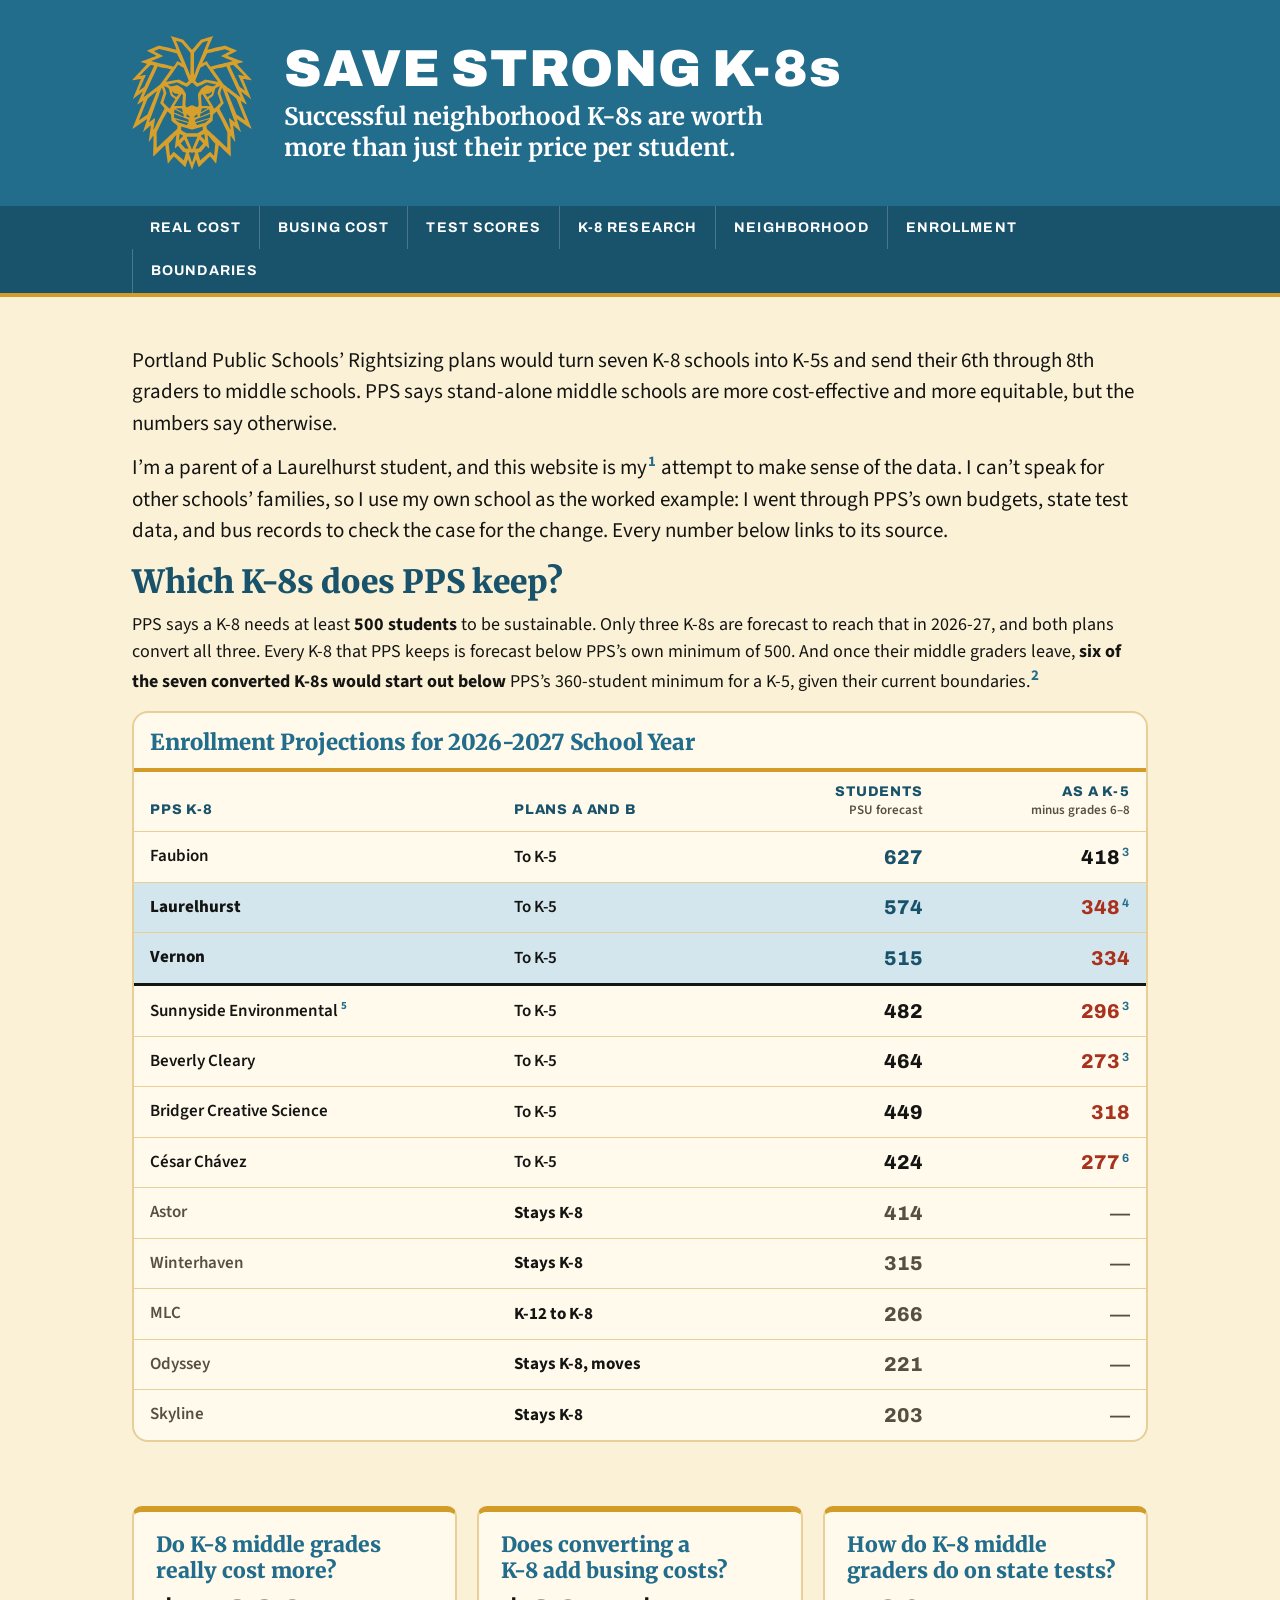
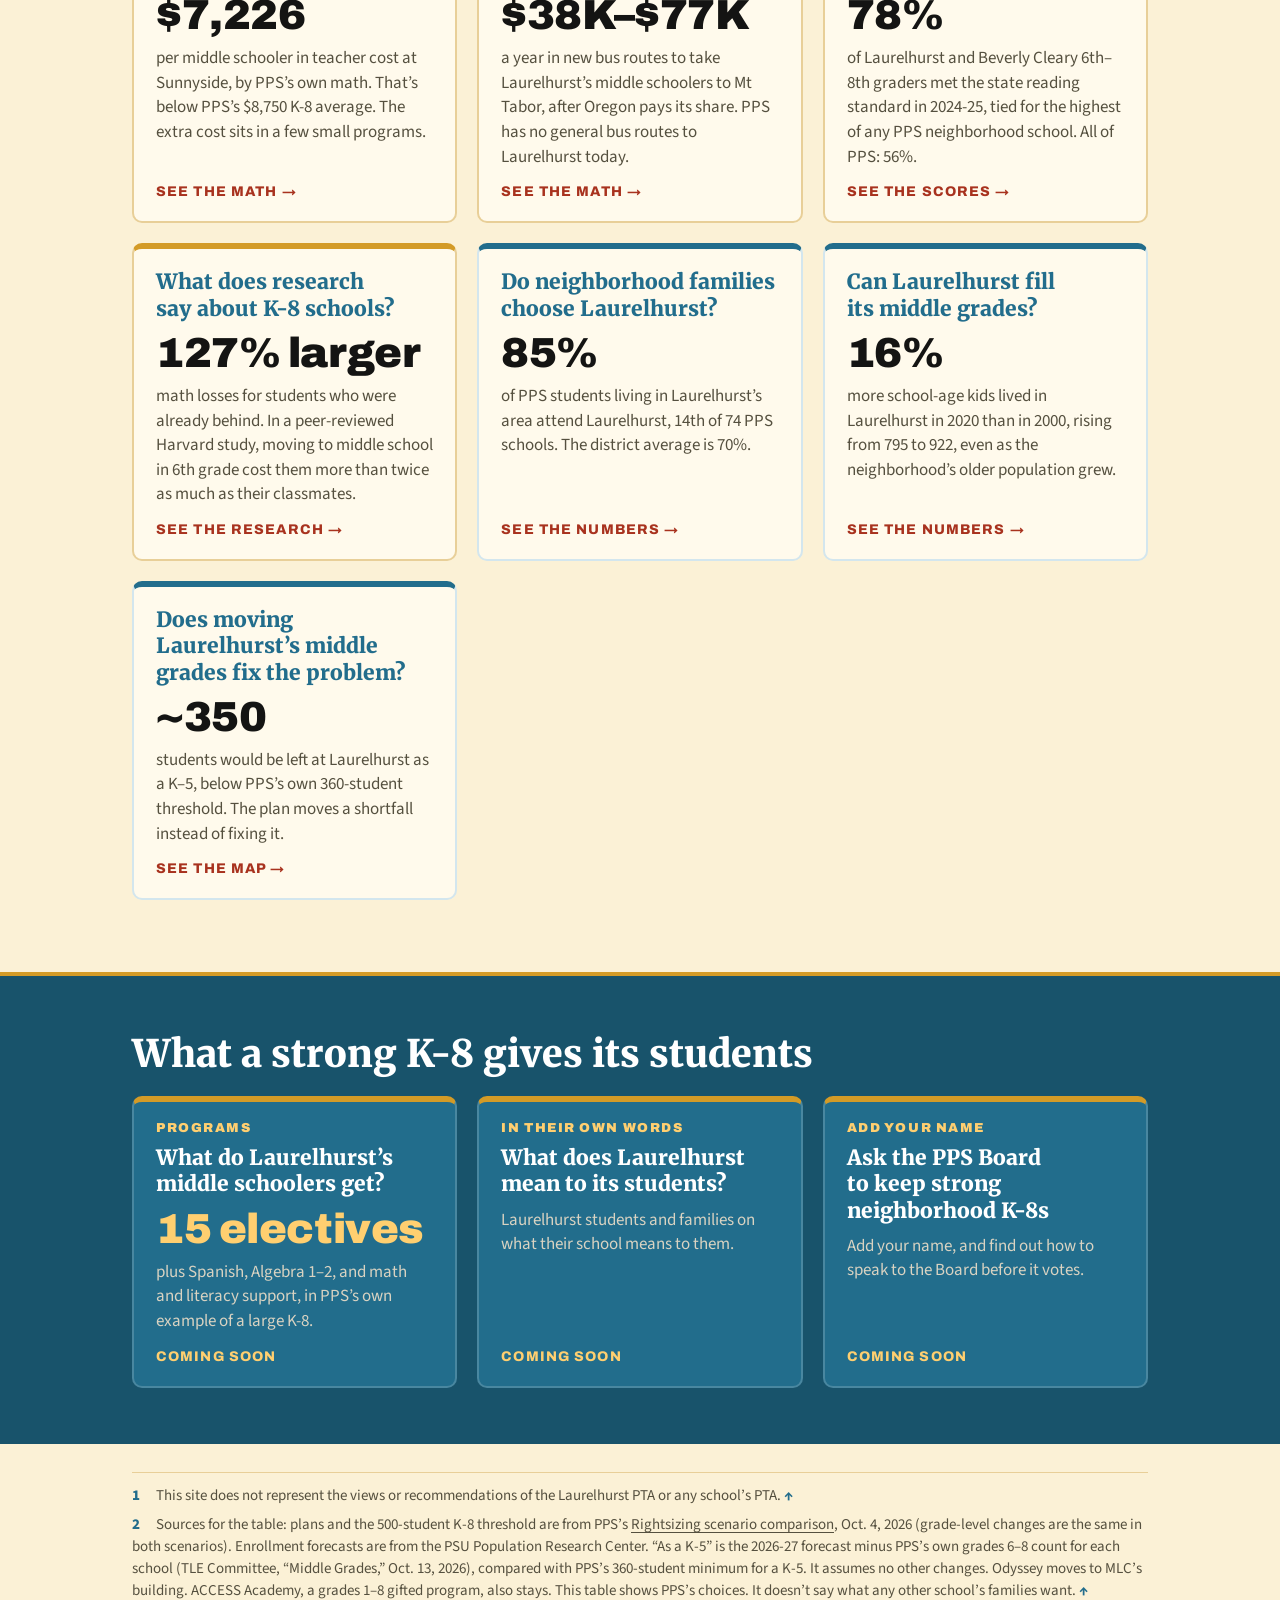
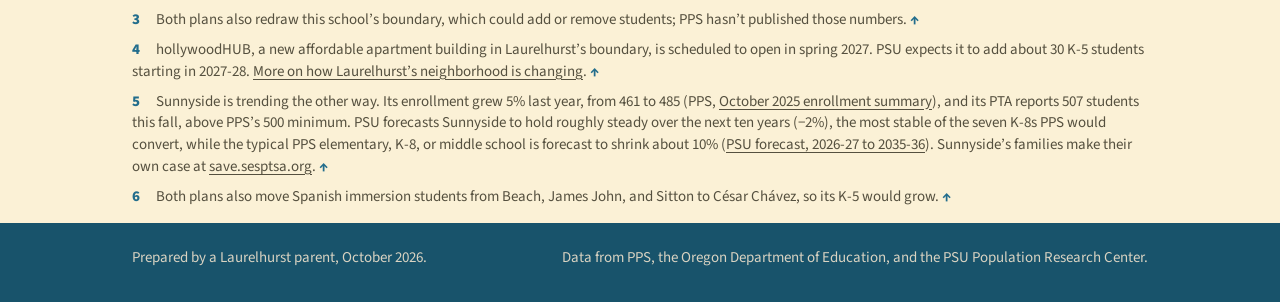
==== commit 5a96041f: "Adds a new card for Enrollment, using pop data Looks at how the Laurelhurst population demographics " ====
--- a/index.html
+++ b/index.html
@@ -40,6 +40,7 @@
       <li><a href="scores.html">Test scores</a></li>
       <li><a href="research.html">K-8 research</a></li>
       <li><a href="neighborhood.html">Neighborhood</a></li>
+      <li><a href="population.html">Enrollment</a></li>
       <li><a href="boundary.html">Boundaries</a></li>
       <li class="nav-extra nav-extra-first"><a href="#programs">Programs</a></li>
       <li class="nav-extra"><a href="#voices">In their own words</a></li>
@@ -54,23 +55,23 @@
     <p>I’m a parent of a Laurelhurst student, and this website is my<sup class="fn-ref"><a href="#fn1" id="ref1">1</a></sup> attempt to make sense of the data. I can’t speak for other schools’ families, so I use my own school as the worked example: I went through PPS’s own budgets, state test data, and bus records to check the case for the change. Every number below links to its source.</p>
   </section>
 
-
   <section class="k8-plan wrap" aria-labelledby="plan-h">
     <h2 id="plan-h">Which <span class="nw">K-8s</span> does PPS keep?</h2>
     <p class="points-lede">PPS says a <span class="nw">K-8</span> needs at least <strong>500 students</strong> to be sustainable. Only three <span class="nw">K-8s</span> are forecast to reach that in 2026-27, and both plans convert all three. Every <span class="nw">K-8</span> that PPS keeps is forecast below PPS’s own minimum of 500. And once their middle graders leave, <strong>six of the seven converted <span class="nw">K-8s</span> would start out below</strong> PPS’s 360-student minimum for a <span class="nw">K-5</span>, given their current boundaries.<sup class="fn-ref"><a href="#fn2" id="ref2">2</a></sup></p>
     <div class="table-scroll">
       <table class="compare k8-table">
         <thead>
-          <tr><th scope="col" class="plan">K-8</th><th scope="col" class="plan">Plans A and B</th><th scope="col">Students <small>2026-27 forecast</small></th><th scope="col">As a K-5 <small>minus grades 6–8</small></th></tr>
+          <tr class="table-title"><th scope="colgroup" colspan="4">Enrollment Projections for 2026-2027 School Year</th></tr>
+          <tr><th scope="col" class="plan">PPS <span class="nw">K-8</span></th><th scope="col" class="plan">Plans A and B</th><th scope="col">Students <small>PSU forecast</small></th><th scope="col">As a K-5 <small>minus grades 6–8</small></th></tr>
         </thead>
         <tbody>
           <tr class="meets"><th scope="row">Faubion</th><td class="plan">To K-5</td><td>627</td><td class="k5">418<sup class="fn-ref"><a href="#fn3" id="ref3">3</a></sup></td></tr>
-          <tr class="meets lh"><th scope="row">Laurelhurst</th><td class="plan">To K-5</td><td>574</td><td class="k5 below">348</td></tr>
+          <tr class="meets lh"><th scope="row">Laurelhurst</th><td class="plan">To K-5</td><td>574</td><td class="k5 below">348<sup class="fn-ref"><a href="#fn4" id="ref4">4</a></sup></td></tr>
           <tr class="meets lh"><th scope="row">Vernon</th><td class="plan">To K-5</td><td>515</td><td class="k5 below">334</td></tr>
-          <tr><th scope="row">Sunnyside Environmental<sup class="fn-ref"><a href="#fn4" id="ref4">4</a></sup></th><td class="plan">To K-5</td><td>482</td><td class="k5 below">296<sup class="fn-ref"><a href="#fn3" id="ref3b">3</a></sup></td></tr>
+          <tr><th scope="row">Sunnyside Environmental<sup class="fn-ref"><a href="#fn5" id="ref5">5</a></sup></th><td class="plan">To K-5</td><td>482</td><td class="k5 below">296<sup class="fn-ref"><a href="#fn3" id="ref3b">3</a></sup></td></tr>
           <tr><th scope="row">Beverly Cleary</th><td class="plan">To K-5</td><td>464</td><td class="k5 below">273<sup class="fn-ref"><a href="#fn3" id="ref3c">3</a></sup></td></tr>
           <tr><th scope="row">Bridger Creative Science</th><td class="plan">To K-5</td><td>449</td><td class="k5 below">318</td></tr>
-          <tr><th scope="row">César Chávez</th><td class="plan">To K-5</td><td>424</td><td class="k5 below">277<sup class="fn-ref"><a href="#fn5" id="ref5">5</a></sup></td></tr>
+          <tr><th scope="row">César Chávez</th><td class="plan">To K-5</td><td>424</td><td class="k5 below">277<sup class="fn-ref"><a href="#fn6" id="ref6">6</a></sup></td></tr>
           <tr class="kept"><th scope="row">Astor</th><td class="plan">Stays K-8</td><td>414</td><td class="k5 na">—</td></tr>
           <tr class="kept"><th scope="row">Winterhaven</th><td class="plan">Stays K-8</td><td>315</td><td class="k5 na">—</td></tr>
           <tr class="kept"><th scope="row">MLC</th><td class="plan"><span class="nw">K-12</span> to <span class="nw">K-8</span></td><td>266</td><td class="k5 na">—</td></tr>
@@ -117,12 +118,20 @@
       <span class="more">See the numbers →</span>
     </li>
 
+    <li class="card live card-lh" id="population">
+      <h2><a href="population.html">Can Laurelhurst fill its middle grades?</a></h2>
+      <div class="stat">16%</div>
+      <p>more school-age kids lived in Laurelhurst in 2020 than in 2000, rising from 795 to 922, even as the neighborhood’s older population grew.</p>
+      <span class="more">See the numbers →</span>
+    </li>
+
     <li class="card live card-lh" id="boundary">
       <h2><a href="boundary.html">Does moving Laurelhurst’s middle grades fix the problem?</a></h2>
       <div class="stat">~350</div>
       <p>students would be left at Laurelhurst as a K–5, below PPS’s own 360-student threshold. The plan moves a shortfall instead of fixing it.</p>
       <span class="more">See the map →</span>
     </li>
+
   </ul>
 
   <section class="why" aria-labelledby="why-h">
@@ -155,8 +164,9 @@
     <p class="footnote fn-num" id="fn1"><a class="fn-back" href="#ref1" aria-label="Note 1, back to text">1</a> This site does not represent the views or recommendations of the Laurelhurst PTA or any school’s PTA. <a class="fn-up" href="#ref1" aria-label="Back to text">↑</a></p>
     <p class="footnote fn-num" id="fn2"><a class="fn-back" href="#ref2" aria-label="Note 2, back to text">2</a> Sources for the table: plans and the 500-student K-8 threshold are from PPS’s <a href="https://www.pps.net/rightsizing">Rightsizing scenario comparison</a>, Oct. 4, 2026 (grade-level changes are the same in both scenarios). Enrollment forecasts are from the PSU Population Research Center. “As a K-5” is the 2026-27 forecast minus PPS’s own grades 6–8 count for each school (TLE Committee, “Middle Grades,” Oct. 13, 2026), compared with PPS’s 360-student minimum for a K-5. It assumes no other changes. Odyssey moves to MLC’s building. ACCESS Academy, a grades 1–8 gifted program, also stays. This table shows PPS’s choices. It doesn’t say what any other school’s families want. <a class="fn-up" href="#ref2" aria-label="Back to text">↑</a></p>
     <p class="footnote fn-num" id="fn3"><a class="fn-back" href="#ref3" aria-label="Note 3, back to text">3</a> Both plans also redraw this school’s boundary, which could add or remove students; PPS hasn’t published those numbers. <a class="fn-up" href="#ref3" aria-label="Back to text">↑</a></p>
-    <p class="footnote fn-num" id="fn4"><a class="fn-back" href="#ref4" aria-label="Note 4, back to text">4</a> Sunnyside is trending the other way. Its enrollment grew 5% last year, from 461 to 485 (PPS, <a href="https://www.pps.net/fs/resource-manager/view/aefd9869-b3da-4cf6-b9c6-1bec5149eb03">October 2025 enrollment summary</a>), and its PTA reports 507 students this fall, above PPS’s 500 minimum. PSU forecasts Sunnyside to hold roughly steady over the next ten years (−2%), the most stable of the seven K-8s PPS would convert, while the typical PPS elementary, K-8, or middle school is forecast to shrink about 10% (<a href="https://resources.finalsite.net/images/v1785171463/ppsnet/ejdr22voeddvux8qwlob/PPS_Forecast_2026_27.pdf">PSU forecast, 2026-27 to 2035-36</a>). Sunnyside’s families make their own case at <a href="https://save.sesptsa.org">save.sesptsa.org</a>. <a class="fn-up" href="#ref4" aria-label="Back to text">↑</a></p>
-    <p class="footnote fn-num" id="fn5"><a class="fn-back" href="#ref5" aria-label="Note 5, back to text">5</a> Both plans also move Spanish immersion students from Beach, James John, and Sitton to César Chávez, so its K-5 would grow. <a class="fn-up" href="#ref5" aria-label="Back to text">↑</a></p>
+    <p class="footnote fn-num" id="fn4"><a class="fn-back" href="#ref4" aria-label="Note 4, back to text">4</a> hollywoodHUB, a new affordable apartment building in Laurelhurst’s boundary, is scheduled to open in spring 2027. PSU expects it to add about 30 K-5 students starting in 2027-28. <a href="population.html">More on how Laurelhurst’s neighborhood is changing</a>. <a class="fn-up" href="#ref4" aria-label="Back to text">↑</a></p>
+    <p class="footnote fn-num" id="fn5"><a class="fn-back" href="#ref5" aria-label="Note 5, back to text">5</a> Sunnyside is trending the other way. Its enrollment grew 5% last year, from 461 to 485 (PPS, <a href="https://www.pps.net/fs/resource-manager/view/aefd9869-b3da-4cf6-b9c6-1bec5149eb03">October 2025 enrollment summary</a>), and its PTA reports 507 students this fall, above PPS’s 500 minimum. PSU forecasts Sunnyside to hold roughly steady over the next ten years (−2%), the most stable of the seven K-8s PPS would convert, while the typical PPS elementary, K-8, or middle school is forecast to shrink about 10% (<a href="https://resources.finalsite.net/images/v1785171463/ppsnet/ejdr22voeddvux8qwlob/PPS_Forecast_2026_27.pdf">PSU forecast, 2026-27 to 2035-36</a>). Sunnyside’s families make their own case at <a href="https://save.sesptsa.org">save.sesptsa.org</a>. <a class="fn-up" href="#ref5" aria-label="Back to text">↑</a></p>
+    <p class="footnote fn-num" id="fn6"><a class="fn-back" href="#ref6" aria-label="Note 6, back to text">6</a> Both plans also move Spanish immersion students from Beach, James John, and Sitton to César Chávez, so its K-5 would grow. <a class="fn-up" href="#ref6" aria-label="Back to text">↑</a></p>
   </section>
 </main>
 
--- a/style.css
+++ b/style.css
@@ -437,7 +437,7 @@
 .tab-panel { padding-top: clamp(18px, 3vw, 26px); display: flex; flex-direction: column; gap: 16px; min-width: 0; }
 .panel-lede { margin: 0; max-width: 40em; font: 700 clamp(20px, 2.6vw, 26px)/1.35 var(--display); color: var(--ink); text-wrap: pretty; }
 .panel-lede strong { color: var(--blue); font-family: var(--label); font-weight: 900; }
-.panel-notes { margin: 0; padding-left: 1.2em; display: flex; flex-direction: column; gap: 6px; max-width: 46em; font-size: 16px; color: var(--muted); }
+.panel-notes { margin: 0; padding-left: 1.2em; display: flex; flex-direction: column; gap: 6px; max-width: 46em; font-size: 17px; color: var(--muted); }
 .panel-notes strong { color: var(--ink); }
 @media (max-width: 520px) { .tab-bar button { font-size: 13px; letter-spacing: 0.04em; padding: 11px 10px; } }
 
@@ -617,6 +617,7 @@
 .k8-plan h2 { font: 900 clamp(24px, 3.2vw, 32px)/1.2 var(--display); color: var(--blue-deep); margin: 0 0 10px; }
 .k8-table { min-width: 0; }
 .k8-table th.plan { text-align: left; }
+.k8-table tr.table-title th { text-align: left; font: 900 clamp(18px, 2.2vw, 22px)/1.2 var(--display); letter-spacing: 0; text-transform: none; color: var(--blue); padding-top: 16px; padding-bottom: 12px; border-bottom: 4px solid var(--gold); }
 .k8-table td.plan { text-align: left; font: 600 17px/1.3 var(--body); }
 .k8-table tr.meets td:nth-child(3) { color: var(--blue-deep); }
 .k8-table tr.kept th, .k8-table tr.kept td { color: var(--muted); }
@@ -627,6 +628,7 @@
   .k8-table th, .k8-table td { padding: 9px 7px; }
   .k8-table thead th { font-size: 12px; letter-spacing: 0.03em; }
   .k8-table thead small { font-size: 11px; }
+  .k8-table tr.table-title th { font-size: 17px; letter-spacing: 0; }
   .k8-table tbody th, .k8-table td.plan { font-size: 14px; }
   .k8-table td { font-size: 17px; }
 }
@@ -702,3 +704,34 @@
 .factcheck { border: 2px solid var(--gold-soft); border-top: 6px solid var(--blue); border-radius: 12px; padding: 18px 22px 20px; }
 .factcheck .eyebrow { font: 900 14px/1.2 var(--label); letter-spacing: 0.1em; color: var(--red); }
 .factcheck .claim { font: 900 20px/1.3 var(--display); color: var(--ink); text-wrap: pretty; }
+
+/* rounded corners on the comparison tables, to match the charts and cards */
+.compare { border-collapse: separate; border-spacing: 0; border-radius: 16px; overflow: hidden; }
+.compare > :last-child > tr:last-child > th, .compare > :last-child > tr:last-child > td { border-bottom: 0; }
+.compare tbody:has(+ tfoot) > tr:last-child > th, .compare tbody:has(+ tfoot) > tr:last-child > td { border-bottom: 0; }
+/* breathing room above the column titles when they sit at the top of the box */
+.compare:not(.k8-table) thead th { padding-top: 20px; }
+/* population page: census line chart (uses the scatter chart styles) */
+.sc-wrap.sc-wide { max-width: none; }
+.scatter .ln { fill: none; stroke-width: 3; stroke-linejoin: round; stroke-linecap: round; }
+.scatter .ln.lh { stroke: var(--gold); }
+.scatter .ln.pdx { stroke: var(--t2); stroke-width: 2; }
+.scatter .sc-fn { font-size: 9px; font-weight: 800; fill: var(--blue); }
+.scatter .sc-end { font-size: 13px; }
+/* population page: enrollment forecast chart */
+.scatter .fc-zone { fill: var(--gold-soft); opacity: 0.25; }
+.scatter .ln.fc { stroke-dasharray: 7 6; opacity: 0.5; }
+.scatter .sc-dot.fc { stroke: var(--paper); opacity: 0.55; }
+.sw.fc { opacity: 0.55; }
+.scatter .fc-range { stroke: var(--gold); stroke-width: 6; stroke-linecap: round; opacity: 0.35; }
+/* callouts: fill the full width of the box instead of balancing lines */
+.callout p { text-wrap: wrap; max-width: none; }
+/* tabs laid out like an article page (Boundaries): same spacing between blocks */
+.tab-panel.tab-article { gap: clamp(24px, 3vw, 32px); }
+.scatter .ln.sr { stroke: var(--t3); stroke-width: 2; }
+.scatter .ln.old { stroke-dasharray: 7 5; }
+.scatter rect.sc-dot.sq.lh { fill: var(--gold); stroke: var(--ink); stroke-width: 2; }
+.scatter rect.sc-dot.sq.k8 { fill: var(--t2); stroke: var(--paper); stroke-width: 1.5; }
+.cs-num .cs-unit { font-size: 0.6em; }
+/* three-box strips stack before they can wrap unevenly */
+@media (max-width: 820px) { .compare-strip.cs-three { flex-direction: column; } .cs-three .cs-item { flex-basis: auto; } .cs-three .cs-arrow { transform: rotate(90deg); margin: -4px auto; } }
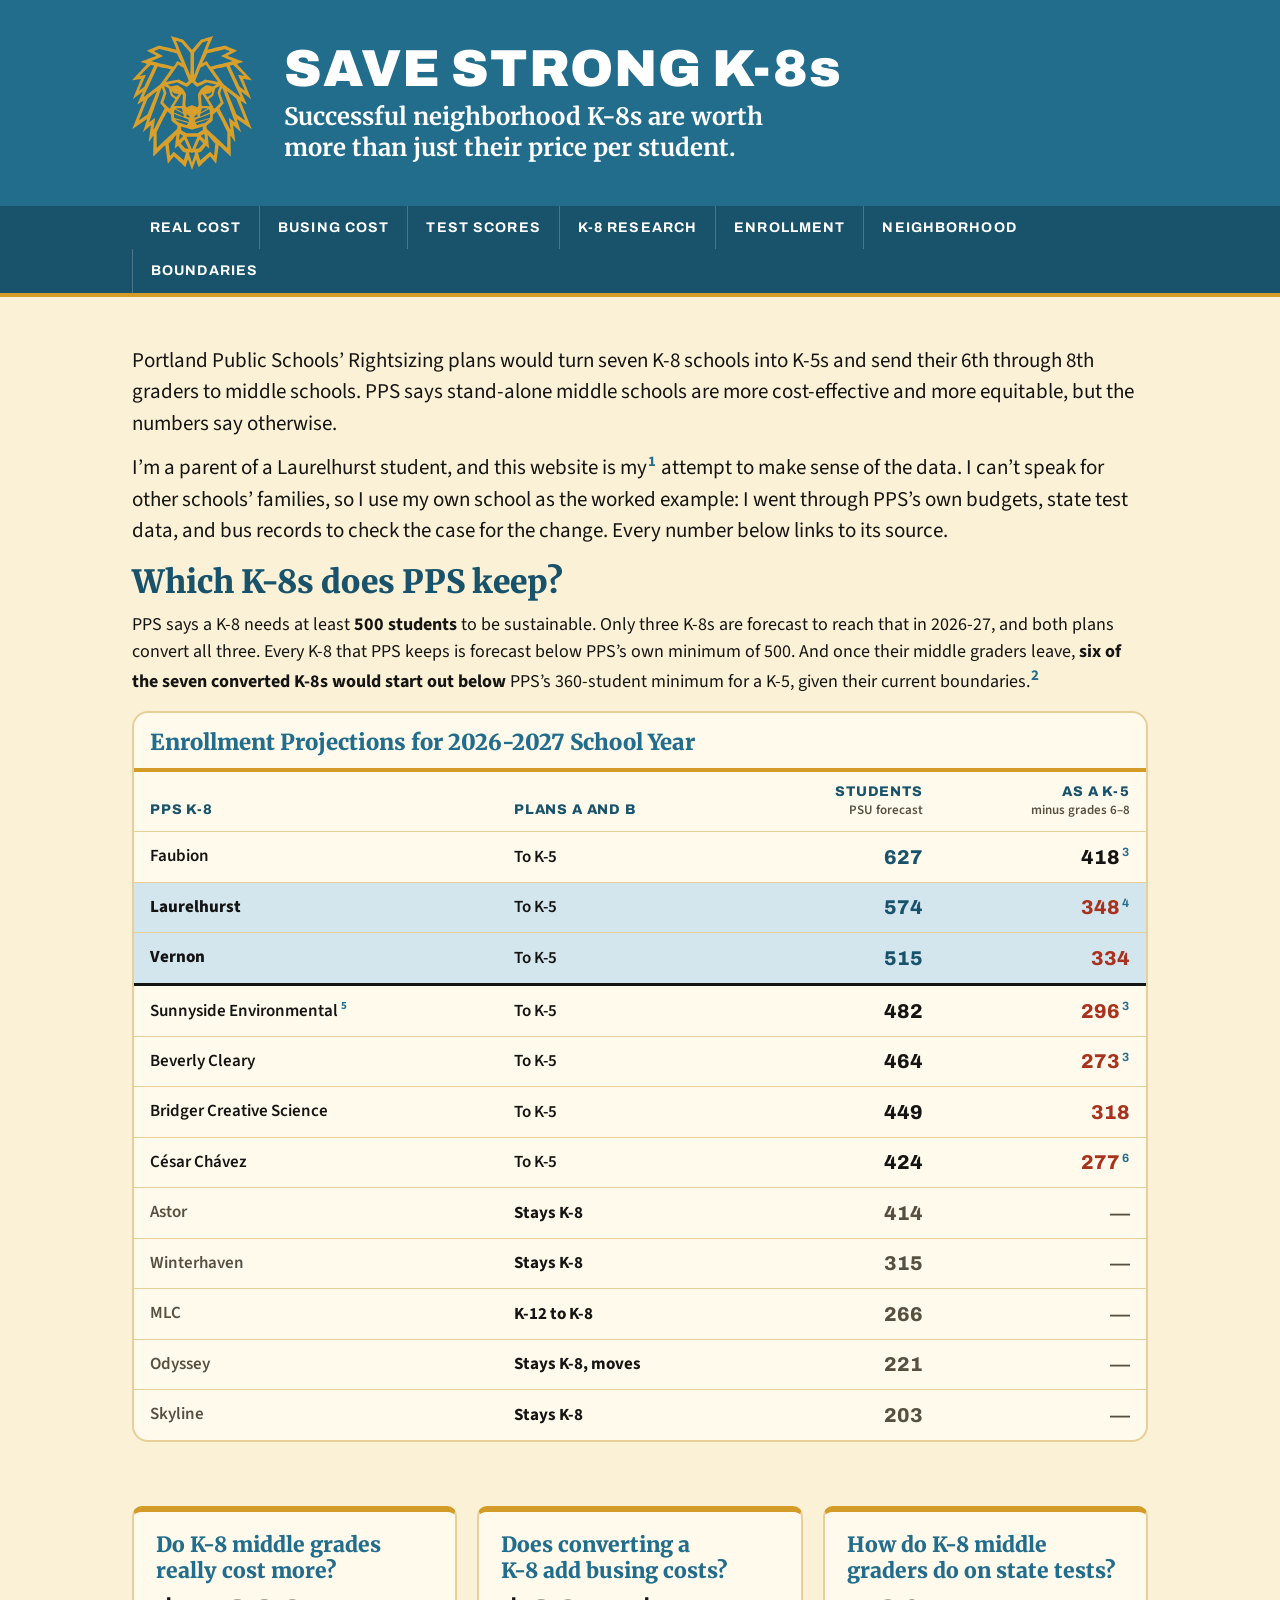
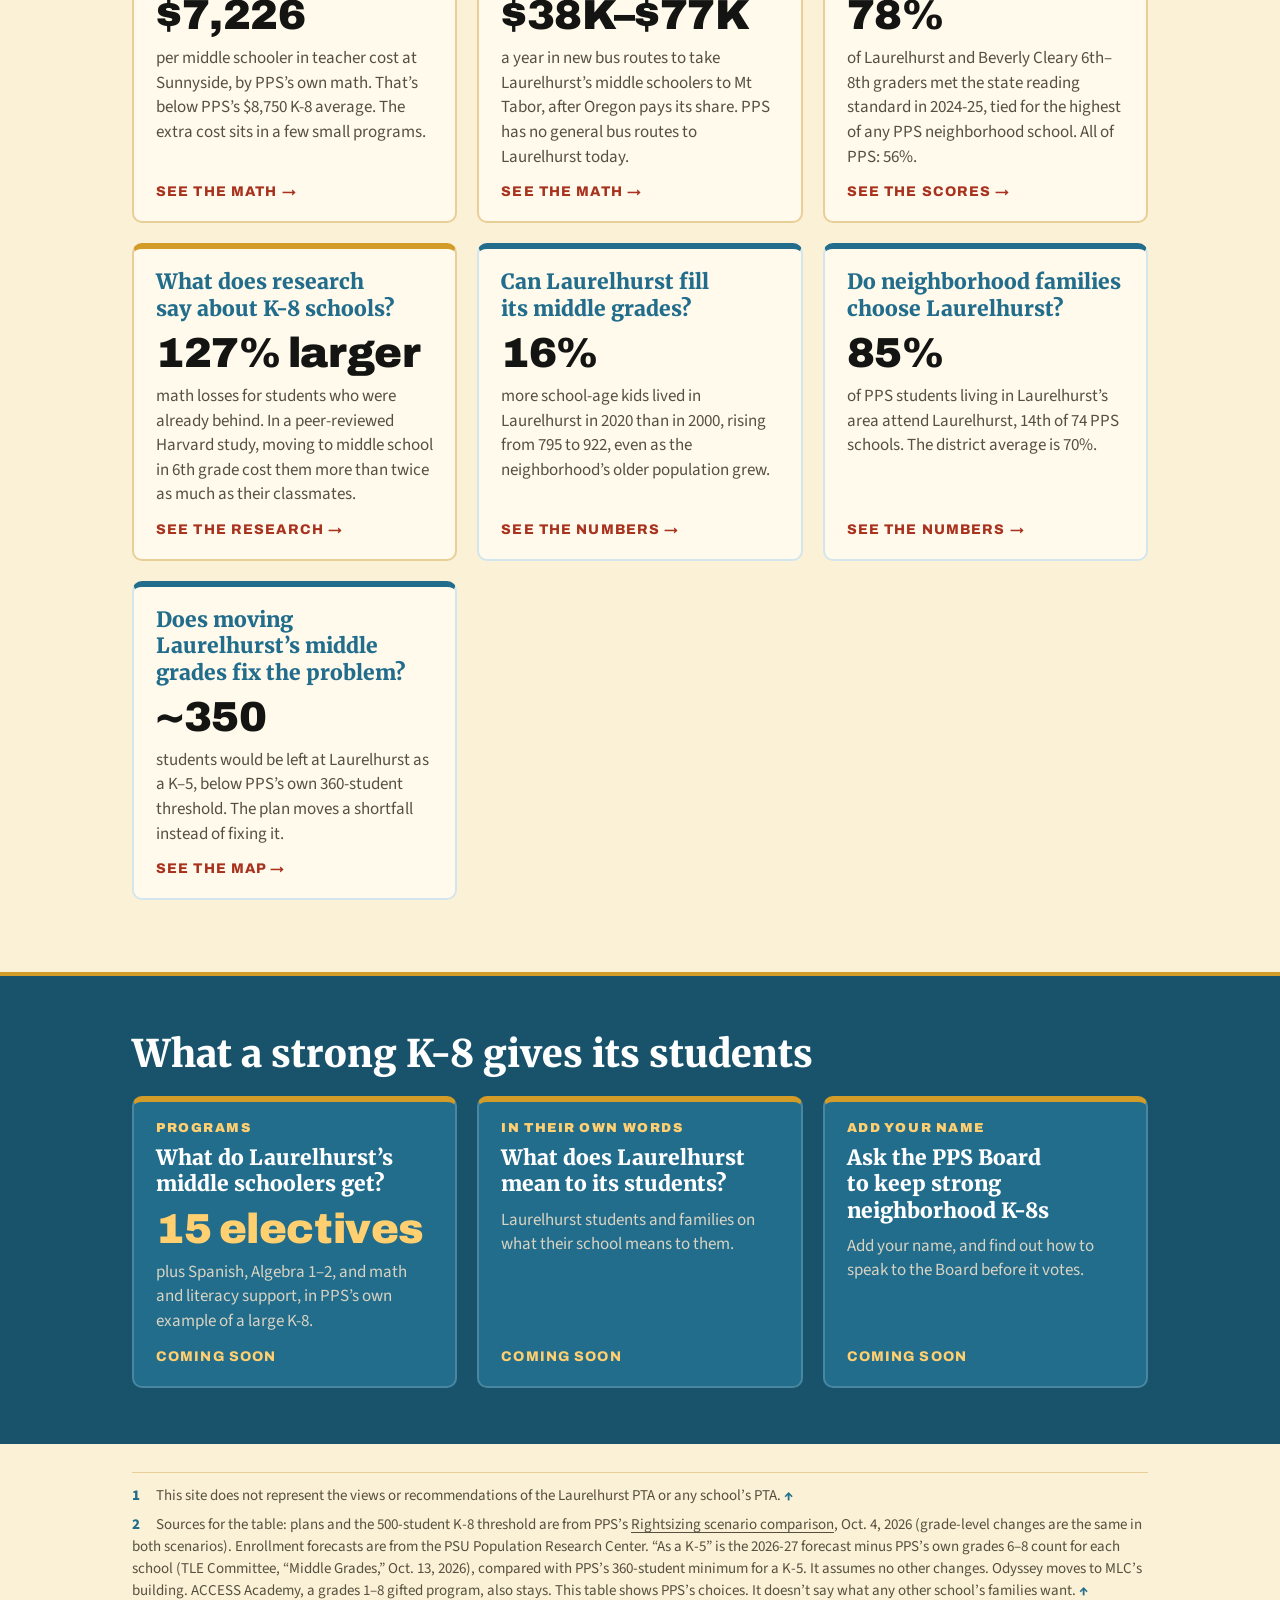
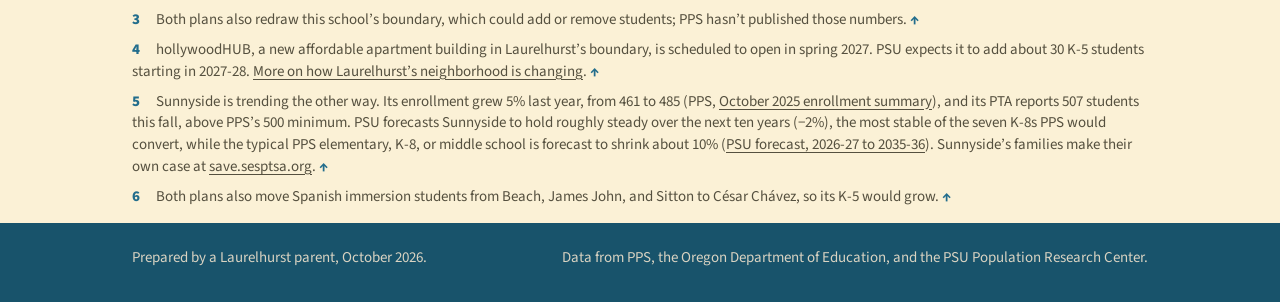
==== commit e4d5375e: "Updated Enrollment page, re-ordered cars/nav Continue working on the wording on the Enrollment, but " ====
--- a/index.html
+++ b/index.html
@@ -39,8 +39,8 @@
       <li><a href="busing.html">Busing cost</a></li>
       <li><a href="scores.html">Test scores</a></li>
       <li><a href="research.html">K-8 research</a></li>
+      <li><a href="population.html">Enrollment</a></li>
       <li><a href="neighborhood.html">Neighborhood</a></li>
-      <li><a href="population.html">Enrollment</a></li>
       <li><a href="boundary.html">Boundaries</a></li>
       <li class="nav-extra nav-extra-first"><a href="#programs">Programs</a></li>
       <li class="nav-extra"><a href="#voices">In their own words</a></li>
@@ -111,17 +111,17 @@
       <span class="more">See the research →</span>
     </li>
 
+    <li class="card live card-lh" id="population">
+      <h2><a href="population.html">Can Laurelhurst fill its middle grades?</a></h2>
+      <div class="stat">16%</div>
+      <p>more school-age kids lived in Laurelhurst in 2020 than in 2000, rising from 795 to 922, even as the neighborhood’s older population grew.</p>
+      <span class="more">See the numbers →</span>
+    </li>
+
     <li class="card live card-lh" id="neighborhood">
       <h2><a href="neighborhood.html">Do neighborhood families choose Laurelhurst?</a></h2>
       <div class="stat">85%</div>
       <p>of PPS students living in Laurelhurst’s area attend Laurelhurst, 14th of 74 PPS schools. The district average is 70%.</p>
-      <span class="more">See the numbers →</span>
-    </li>
-
-    <li class="card live card-lh" id="population">
-      <h2><a href="population.html">Can Laurelhurst fill its middle grades?</a></h2>
-      <div class="stat">16%</div>
-      <p>more school-age kids lived in Laurelhurst in 2020 than in 2000, rising from 795 to 922, even as the neighborhood’s older population grew.</p>
       <span class="more">See the numbers →</span>
     </li>
 
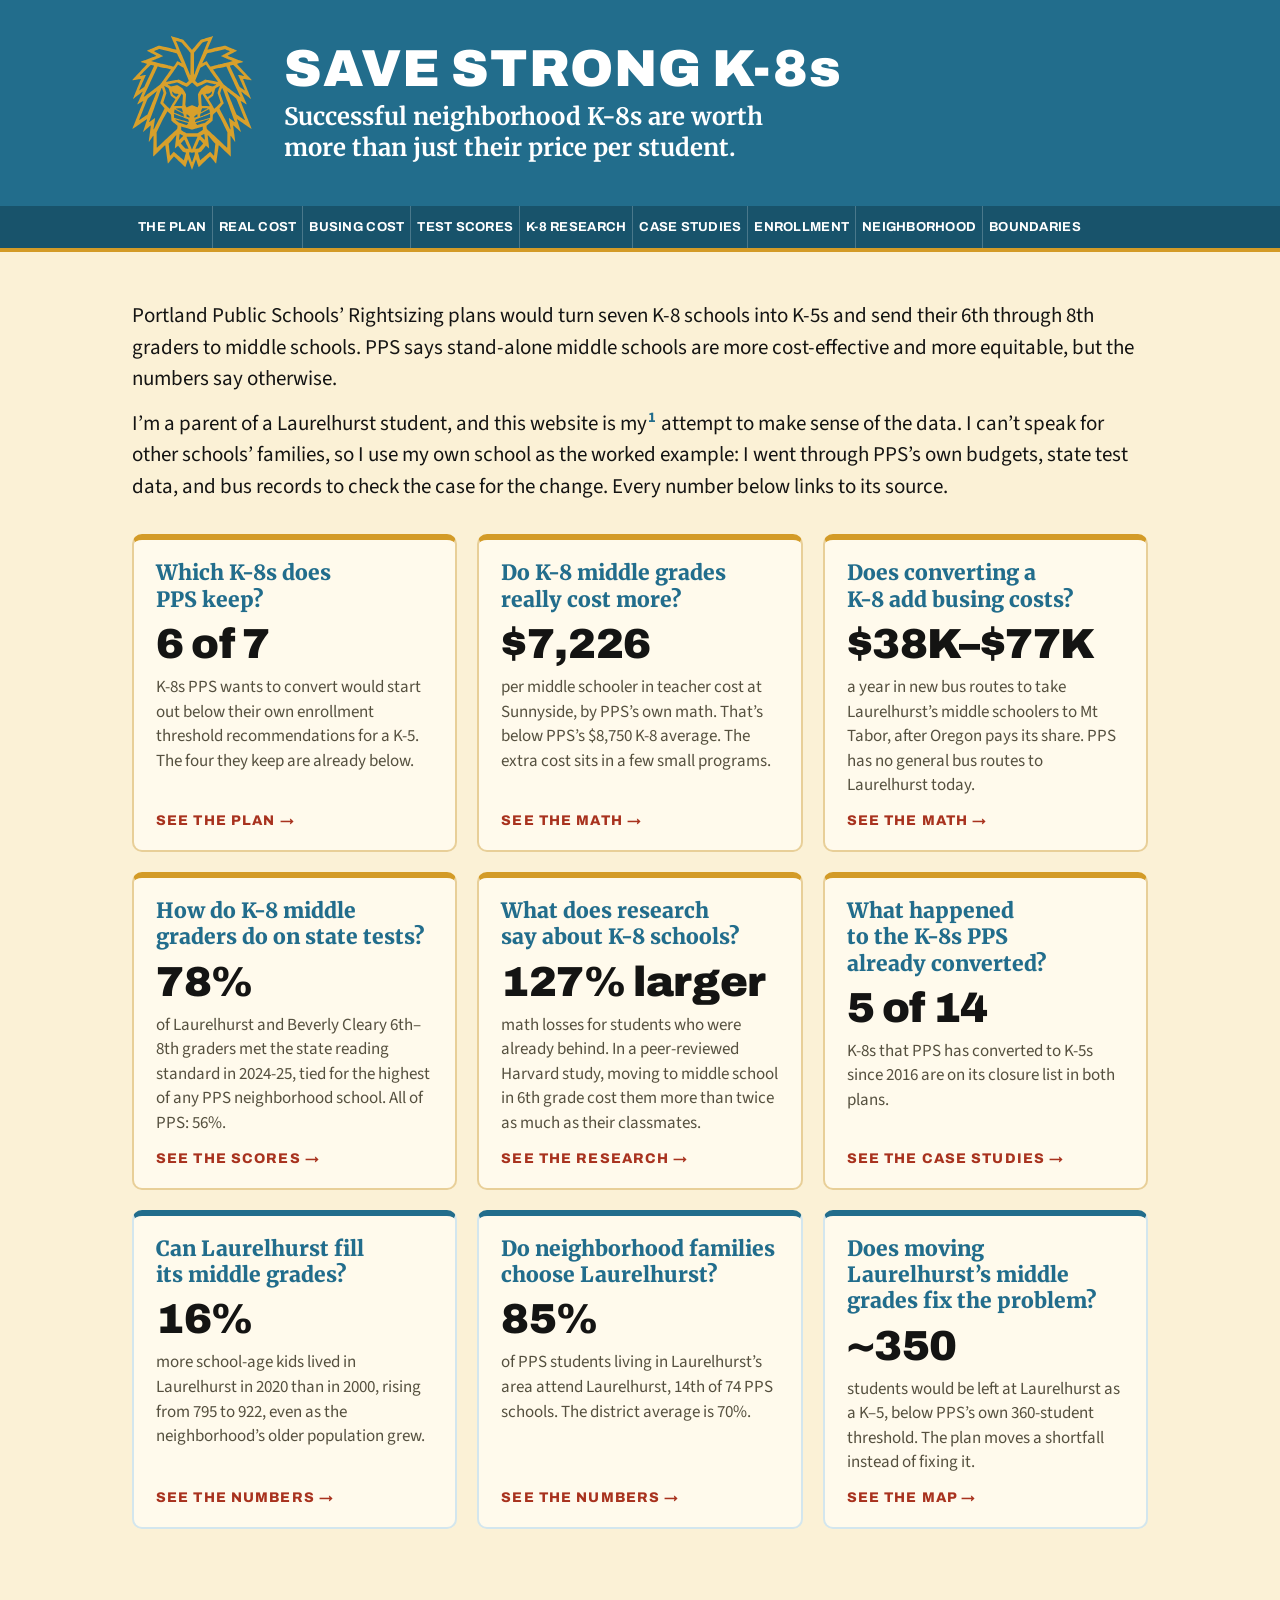
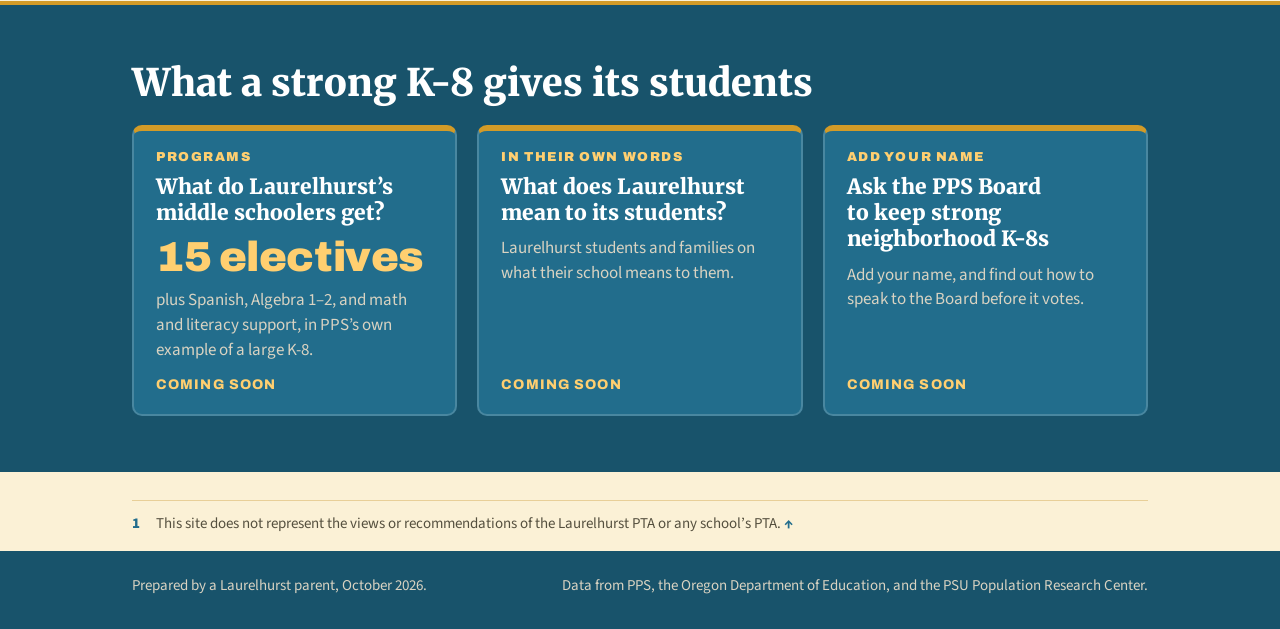
==== commit ea8bfbef: "Massive changes - new front page, 2 new pages Front page got too cluttered, moved the plan overview " ====
--- a/index.html
+++ b/index.html
@@ -35,11 +35,13 @@
       Key issues
     </button>
     <ul id="nav-links">
+      <li><a href="plan.html">The plan</a></li>
       <li><a href="cost.html">Real cost</a></li>
       <li><a href="busing.html">Busing cost</a></li>
       <li><a href="scores.html">Test scores</a></li>
       <li><a href="research.html">K-8 research</a></li>
-      <li><a href="population.html">Enrollment</a></li>
+      <li><a href="case_studies.html">Case studies</a></li>
+      <li><a href="enrollment.html">Enrollment</a></li>
       <li><a href="neighborhood.html">Neighborhood</a></li>
       <li><a href="boundary.html">Boundaries</a></li>
       <li class="nav-extra nav-extra-first"><a href="#programs">Programs</a></li>
@@ -55,34 +57,14 @@
     <p>I’m a parent of a Laurelhurst student, and this website is my<sup class="fn-ref"><a href="#fn1" id="ref1">1</a></sup> attempt to make sense of the data. I can’t speak for other schools’ families, so I use my own school as the worked example: I went through PPS’s own budgets, state test data, and bus records to check the case for the change. Every number below links to its source.</p>
   </section>
 
-  <section class="k8-plan wrap" aria-labelledby="plan-h">
-    <h2 id="plan-h">Which <span class="nw">K-8s</span> does PPS keep?</h2>
-    <p class="points-lede">PPS says a <span class="nw">K-8</span> needs at least <strong>500 students</strong> to be sustainable. Only three <span class="nw">K-8s</span> are forecast to reach that in 2026-27, and both plans convert all three. Every <span class="nw">K-8</span> that PPS keeps is forecast below PPS’s own minimum of 500. And once their middle graders leave, <strong>six of the seven converted <span class="nw">K-8s</span> would start out below</strong> PPS’s 360-student minimum for a <span class="nw">K-5</span>, given their current boundaries.<sup class="fn-ref"><a href="#fn2" id="ref2">2</a></sup></p>
-    <div class="table-scroll">
-      <table class="compare k8-table">
-        <thead>
-          <tr class="table-title"><th scope="colgroup" colspan="4">Enrollment Projections for 2026-2027 School Year</th></tr>
-          <tr><th scope="col" class="plan">PPS <span class="nw">K-8</span></th><th scope="col" class="plan">Plans A and B</th><th scope="col">Students <small>PSU forecast</small></th><th scope="col">As a K-5 <small>minus grades 6–8</small></th></tr>
-        </thead>
-        <tbody>
-          <tr class="meets"><th scope="row">Faubion</th><td class="plan">To K-5</td><td>627</td><td class="k5">418<sup class="fn-ref"><a href="#fn3" id="ref3">3</a></sup></td></tr>
-          <tr class="meets lh"><th scope="row">Laurelhurst</th><td class="plan">To K-5</td><td>574</td><td class="k5 below">348<sup class="fn-ref"><a href="#fn4" id="ref4">4</a></sup></td></tr>
-          <tr class="meets lh"><th scope="row">Vernon</th><td class="plan">To K-5</td><td>515</td><td class="k5 below">334</td></tr>
-          <tr><th scope="row">Sunnyside Environmental<sup class="fn-ref"><a href="#fn5" id="ref5">5</a></sup></th><td class="plan">To K-5</td><td>482</td><td class="k5 below">296<sup class="fn-ref"><a href="#fn3" id="ref3b">3</a></sup></td></tr>
-          <tr><th scope="row">Beverly Cleary</th><td class="plan">To K-5</td><td>464</td><td class="k5 below">273<sup class="fn-ref"><a href="#fn3" id="ref3c">3</a></sup></td></tr>
-          <tr><th scope="row">Bridger Creative Science</th><td class="plan">To K-5</td><td>449</td><td class="k5 below">318</td></tr>
-          <tr><th scope="row">César Chávez</th><td class="plan">To K-5</td><td>424</td><td class="k5 below">277<sup class="fn-ref"><a href="#fn6" id="ref6">6</a></sup></td></tr>
-          <tr class="kept"><th scope="row">Astor</th><td class="plan">Stays K-8</td><td>414</td><td class="k5 na">—</td></tr>
-          <tr class="kept"><th scope="row">Winterhaven</th><td class="plan">Stays K-8</td><td>315</td><td class="k5 na">—</td></tr>
-          <tr class="kept"><th scope="row">MLC</th><td class="plan"><span class="nw">K-12</span> to <span class="nw">K-8</span></td><td>266</td><td class="k5 na">—</td></tr>
-          <tr class="kept"><th scope="row">Odyssey</th><td class="plan">Stays K-8, moves</td><td>221</td><td class="k5 na">—</td></tr>
-          <tr class="kept"><th scope="row">Skyline</th><td class="plan">Stays K-8</td><td>203</td><td class="k5 na">—</td></tr>
-        </tbody>
-      </table>
-    </div>
-  </section>
+  <ul class="cards wrap">
+    <li class="card live" id="plan">
+      <h2><a href="plan.html">Which <span class="nw">K-8s</span> does PPS keep?</a></h2>
+      <div class="stat">6 of 7</div>
+      <p>K-8s PPS wants to convert would start out below their own enrollment threshold recommendations for a K-5. The four they keep are already below.</p>
+      <span class="more">See the plan →</span>
+    </li>
 
-  <ul class="cards wrap">
     <li class="card live" id="cost">
       <h2><a href="cost.html">Do <span class="nw">K-8</span> middle grades really cost more?</a></h2>
       <div class="stat">$7,226</div>
@@ -111,8 +93,15 @@
       <span class="more">See the research →</span>
     </li>
 
-    <li class="card live card-lh" id="population">
-      <h2><a href="population.html">Can Laurelhurst fill its middle grades?</a></h2>
+    <li class="card live" id="case-studies">
+      <h2><a href="case_studies.html">What happened to the <span class="nw">K-8s</span> PPS already converted?</a></h2>
+      <div class="stat">5 of 14</div>
+      <p>K-8s that PPS has converted to K-5s since 2016 are on its closure list in both plans.</p>
+      <span class="more">See the case studies →</span>
+    </li>
+
+    <li class="card live card-lh" id="enrollment">
+      <h2><a href="enrollment.html">Can Laurelhurst fill its middle grades?</a></h2>
       <div class="stat">16%</div>
       <p>more school-age kids lived in Laurelhurst in 2020 than in 2000, rising from 795 to 922, even as the neighborhood’s older population grew.</p>
       <span class="more">See the numbers →</span>
@@ -162,11 +151,6 @@
   </section>
   <section class="page-notes wrap" aria-label="Notes">
     <p class="footnote fn-num" id="fn1"><a class="fn-back" href="#ref1" aria-label="Note 1, back to text">1</a> This site does not represent the views or recommendations of the Laurelhurst PTA or any school’s PTA. <a class="fn-up" href="#ref1" aria-label="Back to text">↑</a></p>
-    <p class="footnote fn-num" id="fn2"><a class="fn-back" href="#ref2" aria-label="Note 2, back to text">2</a> Sources for the table: plans and the 500-student K-8 threshold are from PPS’s <a href="https://www.pps.net/rightsizing">Rightsizing scenario comparison</a>, Oct. 4, 2026 (grade-level changes are the same in both scenarios). Enrollment forecasts are from the PSU Population Research Center. “As a K-5” is the 2026-27 forecast minus PPS’s own grades 6–8 count for each school (TLE Committee, “Middle Grades,” Oct. 13, 2026), compared with PPS’s 360-student minimum for a K-5. It assumes no other changes. Odyssey moves to MLC’s building. ACCESS Academy, a grades 1–8 gifted program, also stays. This table shows PPS’s choices. It doesn’t say what any other school’s families want. <a class="fn-up" href="#ref2" aria-label="Back to text">↑</a></p>
-    <p class="footnote fn-num" id="fn3"><a class="fn-back" href="#ref3" aria-label="Note 3, back to text">3</a> Both plans also redraw this school’s boundary, which could add or remove students; PPS hasn’t published those numbers. <a class="fn-up" href="#ref3" aria-label="Back to text">↑</a></p>
-    <p class="footnote fn-num" id="fn4"><a class="fn-back" href="#ref4" aria-label="Note 4, back to text">4</a> hollywoodHUB, a new affordable apartment building in Laurelhurst’s boundary, is scheduled to open in spring 2027. PSU expects it to add about 30 K-5 students starting in 2027-28. <a href="population.html">More on how Laurelhurst’s neighborhood is changing</a>. <a class="fn-up" href="#ref4" aria-label="Back to text">↑</a></p>
-    <p class="footnote fn-num" id="fn5"><a class="fn-back" href="#ref5" aria-label="Note 5, back to text">5</a> Sunnyside is trending the other way. Its enrollment grew 5% last year, from 461 to 485 (PPS, <a href="https://www.pps.net/fs/resource-manager/view/aefd9869-b3da-4cf6-b9c6-1bec5149eb03">October 2025 enrollment summary</a>), and its PTA reports 507 students this fall, above PPS’s 500 minimum. PSU forecasts Sunnyside to hold roughly steady over the next ten years (−2%), the most stable of the seven K-8s PPS would convert, while the typical PPS elementary, K-8, or middle school is forecast to shrink about 10% (<a href="https://resources.finalsite.net/images/v1785171463/ppsnet/ejdr22voeddvux8qwlob/PPS_Forecast_2026_27.pdf">PSU forecast, 2026-27 to 2035-36</a>). Sunnyside’s families make their own case at <a href="https://save.sesptsa.org">save.sesptsa.org</a>. <a class="fn-up" href="#ref5" aria-label="Back to text">↑</a></p>
-    <p class="footnote fn-num" id="fn6"><a class="fn-back" href="#ref6" aria-label="Note 6, back to text">6</a> Both plans also move Spanish immersion students from Beach, James John, and Sitton to César Chávez, so its K-5 would grow. <a class="fn-up" href="#ref6" aria-label="Back to text">↑</a></p>
   </section>
 </main>
 
--- a/style.css
+++ b/style.css
@@ -117,11 +117,11 @@
 .nav a {
   display: flex;
   align-items: center;
-  padding: 14px clamp(10px, 1.6vw, 18px);
+  padding: 14px 6px;
   color: var(--on-dark);
   text-decoration: none;
-  font: 700 14px/1.1 var(--label);
-  letter-spacing: 0.08em;
+  font: 700 13px/1.1 var(--label);
+  letter-spacing: 0.02em;
   text-transform: uppercase;
   transition: background-color 0.15s ease, color 0.15s ease;
 }
@@ -130,7 +130,7 @@
 .nav a[aria-current="page"]:hover { box-shadow: none; }
 
 .nav li.nav-extra { display: none; }
-@media (max-width: 860px) {
+@media (max-width: 899px) {
   .nav .wrap { flex-direction: column; }
   .nav-toggle { display: inline-flex; }
   .nav ul { display: none; flex-direction: column; padding-bottom: 8px; }
@@ -139,6 +139,8 @@
   .nav a { width: 100%; padding: 14px 8px; font-size: 15px; }
 }
 @media (prefers-reduced-motion: reduce) { .nav a { transition: none; } }
+/* ten nav items: tighten between the hamburger breakpoint and full width */
+@media (min-width: 900px) and (max-width: 1079px) { .nav a { font-size: 11.5px; padding: 14px 3px; letter-spacing: 0; } }
 
 /* ---------- Front page ---------- */
 .intro { padding-block: clamp(28px, 5vw, 48px) 8px; }
@@ -419,6 +421,7 @@
 .tab-bar { display: flex; gap: 4px; overflow-x: auto; border-bottom: 4px solid var(--gold); scrollbar-width: none; }
 .tab-bar button {
   flex: 0 0 auto;
+  white-space: nowrap;
   border: 2px solid var(--gold-soft);
   border-bottom: 0;
   border-radius: 10px 10px 0 0;
@@ -427,7 +430,7 @@
   font: 800 15px/1.1 var(--label);
   letter-spacing: 0.06em;
   text-transform: uppercase;
-  padding: 13px clamp(12px, 2vw, 20px);
+  padding: 13px clamp(12px, 1.4vw, 20px);
   cursor: pointer;
   transition: background-color 0.15s ease, color 0.15s ease;
 }
@@ -451,7 +454,7 @@
 .compare td { font: 800 20px/1.1 var(--label); }
 .compare tr.lh th, .compare tr.lh td { background: var(--blue-soft); color: var(--ink); }
 .compare tr.lh th { font-weight: 800; }
-.compare tfoot th, .compare tfoot td { border-bottom: 0; border-top: 3px solid var(--ink); color: var(--red); }
+.compare tfoot th, .compare tfoot td { border-bottom: 0; border-top: 3px solid var(--gold); color: var(--red); }
 .compare tfoot td { font-size: 22px; font-weight: 900; }
 
 /* paired bars (Laurelhurst vs. a comparison) */
@@ -552,7 +555,7 @@
 .sc-fit { stroke: var(--ink); stroke-width: 2; stroke-dasharray: 6 5; }
 .sc-fitlab { fill: var(--ink); font: 700 12px var(--body); }
 .sc-dot { stroke: var(--paper); stroke-width: 1.5; }
-.sc-dot.k8 { fill: var(--t2); } .sc-dot.ms { fill: var(--t3); } .sc-dot.lh { fill: var(--gold); stroke: var(--ink); stroke-width: 2; }
+.sc-dot.k8 { fill: var(--t2); } .sc-dot.ms { fill: var(--t3); } .sc-dot.lhs { fill: var(--gold); } .sc-dot.lh { fill: var(--gold); stroke: var(--ink); stroke-width: 2; }
 .sc-gap { stroke: var(--gold); stroke-width: 3; }
 .sc-lhlab { fill: var(--ink); font: 800 14px var(--label); }
 .sc-lhsub { fill: var(--muted); font: 600 11px var(--body); }
@@ -583,7 +586,7 @@
 .why-card .more { color: var(--gold-bright); }
 
 /* positives in the phone menu */
-@media (max-width: 860px) {
+@media (max-width: 899px) {
   .nav.open li.nav-extra { display: flex; }
   .nav li.nav-extra-first { border-top: 5px solid var(--gold); margin-top: 8px; }
   .nav-extra a { color: var(--gold-bright); }
@@ -622,7 +625,9 @@
 .k8-table tr.meets td:nth-child(3) { color: var(--blue-deep); }
 .k8-table tr.kept th, .k8-table tr.kept td { color: var(--muted); }
 .k8-table tr.kept td.plan { font-weight: 700; color: var(--ink); }
-.k8-table tbody tr:nth-child(3) th, .k8-table tbody tr:nth-child(3) td { border-bottom: 3px solid var(--ink); }
+.k8-table tbody tr:nth-child(3) th, .k8-table tbody tr:nth-child(3) td,
+.k8-table tbody tr:nth-child(7) th, .k8-table tbody tr:nth-child(7) td { border-bottom: 3px solid var(--gold); }
+.k8-table tr.kept td:nth-child(3) { color: var(--red); }
 .k8-plan .footnote { margin-top: 12px; }
 @media (max-width: 480px) {
   .k8-table th, .k8-table td { padding: 9px 7px; }
@@ -711,14 +716,14 @@
 .compare tbody:has(+ tfoot) > tr:last-child > th, .compare tbody:has(+ tfoot) > tr:last-child > td { border-bottom: 0; }
 /* breathing room above the column titles when they sit at the top of the box */
 .compare:not(.k8-table) thead th { padding-top: 20px; }
-/* population page: census line chart (uses the scatter chart styles) */
+/* enrollment page: census line chart (uses the scatter chart styles) */
 .sc-wrap.sc-wide { max-width: none; }
 .scatter .ln { fill: none; stroke-width: 3; stroke-linejoin: round; stroke-linecap: round; }
 .scatter .ln.lh { stroke: var(--gold); }
 .scatter .ln.pdx { stroke: var(--t2); stroke-width: 2; }
 .scatter .sc-fn { font-size: 9px; font-weight: 800; fill: var(--blue); }
 .scatter .sc-end { font-size: 13px; }
-/* population page: enrollment forecast chart */
+/* enrollment page: enrollment forecast chart */
 .scatter .fc-zone { fill: var(--gold-soft); opacity: 0.25; }
 .scatter .ln.fc { stroke-dasharray: 7 6; opacity: 0.5; }
 .scatter .sc-dot.fc { stroke: var(--paper); opacity: 0.55; }
@@ -735,3 +740,190 @@
 .cs-num .cs-unit { font-size: 0.6em; }
 /* three-box strips stack before they can wrap unevenly */
 @media (max-width: 820px) { .compare-strip.cs-three { flex-direction: column; } .cs-three .cs-item { flex-basis: auto; } .cs-three .cs-arrow { transform: rotate(90deg); margin: -4px auto; } }
+/* Keeping families: private share by grade */
+.sw.kf19 { background: var(--ms); } .sw.kf24 { background: var(--t2); }
+.pair-row.y19 .bar-fill { background: var(--ms); }
+.pair-row.y24 .bar-fill { background: var(--t2); }
+.pair.hl .pair-name { color: var(--blue); }
+.pair.hl .pair-row.y24 .bar-val { font-weight: 800; color: var(--ink); }
+
+/* Real cost, projected savings tab: side-by-side scenario math */
+.scenarios .cs-item { gap: 10px; border: 2px solid var(--gold-soft); border-top: 6px solid var(--blue); border-radius: 12px; padding: 18px 22px 20px; min-width: 0; }
+.scenarios .cs-label { font: 900 14px/1.2 var(--label); letter-spacing: 0.1em; color: var(--red); }
+.mini-math { border-collapse: collapse; width: 100%; font-variant-numeric: tabular-nums; }
+.mini-math td { padding: 8px 0; vertical-align: baseline; border-bottom: 1px solid var(--gold-soft); }
+.mini-math tr:last-child td { border-bottom: none; }
+.mini-math .op { width: 1.3em; font: 800 22px/1 var(--label); color: var(--blue); text-align: center; }
+.mini-math .v { font: 800 22px/1.15 var(--label); text-align: right; padding-right: 14px; white-space: nowrap; }
+.mini-math .l { font-size: 16px; line-height: 1.3; color: var(--muted); }
+.mini-math tr.total td { border-top: 3px solid var(--gold); padding-top: 12px; vertical-align: top; }
+.mini-math tr.total .v { font-size: 34px; color: var(--blue); }
+.mini-math tr.total .l { color: var(--ink); font-size: 20px; font-weight: 600; padding-top: 14px; }
+
+/* tl;dr page */
+.tldr { display: flex; flex-direction: column; gap: clamp(22px, 3vw, 30px); }
+.tldr section { display: flex; flex-direction: column; gap: 10px; padding-top: 18px; border-top: 2px solid var(--gold-soft); }
+.tldr .eyebrow { text-decoration: none; font-size: 14px; }
+.tldr a.eyebrow:hover { color: var(--red); }
+.tldr p { margin: 0; max-width: 42em; font-size: clamp(18px, 2vw, 20px); line-height: 1.55; }
+
+/* case studies: history box */
+.study.history { max-width: 52em; }
+.study.history p { margin: 0; font-size: 18px; line-height: 1.55; }
+
+/* case studies: timeline (built on the busing range line) */
+.timeline { display: flex; flex-direction: column; gap: 4px; padding-top: 4px; }
+.tl-above, .tl-below { position: relative; height: 92px; margin: 0 3px; }
+.tl-ev { position: absolute; font: 700 15px/1.2 var(--body); white-space: nowrap; padding-left: 8px; border-left: 2px solid currentColor; }
+.tl-above .tl-ev { bottom: 0; padding-bottom: calc(var(--row) * 22px - 18px); }
+.tl-below .tl-ev { top: 0; padding-top: calc(var(--row) * 22px - 18px); }
+.tl-ev.right { padding-left: 0; padding-right: 8px; border-left: 0; border-right: 2px dashed currentColor; transform: translateX(calc(-100% + 2px)); }
+.tl-ev.k8 { color: var(--blue); }
+.tl-ev.k5, .tl-ev.prop { color: var(--red); }
+.c-k8 { background: var(--blue); }
+.c-k5 { background: var(--red); }
+.c-prop { background: var(--paper); border: 2px dashed var(--red); box-sizing: border-box; }
+.sw.tl-k8 { background: var(--blue); }
+.sw.tl-k5 { background: var(--red); }
+.sw.tl-prop { background: var(--paper); border: 2px dashed var(--red); box-sizing: border-box; }
+@media (max-width: 700px) {
+  .tl-above, .tl-below { height: auto; display: flex; flex-direction: column; gap: 6px; }
+  .tl-ev { position: static; transform: none !important; padding: 0 0 0 8px !important; border-right: 0 !important; border-left: 2px solid currentColor !important; white-space: normal; font-size: 14px; }
+}
+
+.eras { display: flex; flex-direction: column; gap: 16px; }
+.eras .study.history { max-width: none; }
+
+/* draft: claims still being verified */
+.verify { background: color-mix(in srgb, var(--gold) 22%, transparent); border-bottom: 2px dashed var(--gold); }
+.verify-note { font-style: italic; }
+
+/* case studies: up/down bar chart of K-8 changes */
+.dbar { display: flex; flex-direction: column; gap: 8px; }
+.dbar-plot, .dbar-labels { display: grid; grid-template-columns: repeat(7, minmax(0, 1fr)); gap: 8px; }
+.dbar-up, .dbar-down { height: 158px; display: flex; flex-direction: column; align-items: center; }
+.dbar-up { justify-content: flex-end; }
+.dbar-down { justify-content: flex-start; }
+.dbar-plot { position: relative; }
+.dbar-plot::after { content: ""; position: absolute; left: 0; right: 0; top: 158px; border-top: 2px solid var(--ink); }
+.dbar-b { width: 70%; max-width: 64px; border-radius: 4px 4px 0 0; }
+.dbar-down .dbar-b { border-radius: 0 0 4px 4px; }
+.dbar-b.k8 { background: var(--blue); }
+.dbar-b.k5 { background: var(--red); }
+.dbar-b.prop { background: repeating-linear-gradient(45deg, color-mix(in srgb, var(--red) 35%, transparent) 0 5px, transparent 5px 10px); border: 2px dashed var(--red); border-top: 0; box-sizing: border-box; }
+.dbar-v { font: 800 18px/1.3 var(--label); font-variant-numeric: tabular-nums; }
+.dbar-v.k8 { color: var(--blue); }
+.dbar-v.k5, .dbar-v.prop { color: var(--red); }
+.dbar-labels > div { text-align: center; font-size: 15px; line-height: 1.25; }
+.dbar-labels strong { display: block; font-family: var(--label); }
+.dbar-labels span { display: block; color: var(--muted); font-size: 13px; }
+.sw.tl-prop { background: repeating-linear-gradient(45deg, color-mix(in srgb, var(--red) 35%, transparent) 0 3px, transparent 3px 6px); }
+@media (max-width: 560px) {
+  .dbar-plot, .dbar-labels { gap: 4px; }
+  .dbar-v { font-size: 15px; }
+  .dbar-labels > div { font-size: 13px; }
+  .dbar-labels span { font-size: 11px; }
+}
+
+/* case studies: school lifelines */
+.lifelines { display: flex; flex-direction: column; gap: 10px; }
+.ll-row { display: grid; grid-template-columns: 11em minmax(0, 1fr); align-items: center; gap: 12px; }
+.ll-name { font: 800 15px/1.2 var(--label); text-align: right; }
+.ll-track { position: relative; height: 34px; }
+.ll-seg { position: absolute; top: 0; bottom: 0; display: flex; align-items: center; justify-content: center; overflow: hidden; border-left: 2px solid var(--paper); box-sizing: border-box; }
+.ll-seg span { font: 700 13px/1.1 var(--label); color: #fff; white-space: nowrap; padding: 0 6px; overflow: hidden; text-overflow: ellipsis; }
+.ll-seg.k8 { background: var(--blue); }
+.ll-seg.k5 { background: var(--red); }
+.ll-seg.ms { background: var(--gold); }
+.ll-seg.ms span { color: var(--ink); }
+.ll-seg.prop { background: repeating-linear-gradient(45deg, var(--red) 0 4px, color-mix(in srgb, var(--red) 25%, var(--paper)) 4px 8px); }
+.ll-seg.close { background: repeating-linear-gradient(45deg, #6f6f6f 0 4px, #d8d8d8 4px 8px); }
+.ll-axis .ll-track { height: 20px; border-top: 2px solid var(--ink); }
+.ll-axis .ll-track span { position: absolute; top: 4px; transform: translateX(-50%); font-size: 13px; color: var(--muted); }
+.sw.ll-k8 { background: var(--blue); }
+.sw.ll-k5 { background: var(--red); }
+.sw.ll-ms { background: var(--gold); }
+.sw.ll-prop { background: repeating-linear-gradient(45deg, var(--red) 0 3px, color-mix(in srgb, var(--red) 25%, var(--paper)) 3px 6px); }
+.sw.ll-close { background: repeating-linear-gradient(45deg, #6f6f6f 0 3px, #d8d8d8 3px 6px); }
+@media (max-width: 640px) {
+  .ll-row { grid-template-columns: minmax(0, 1fr); gap: 4px; }
+  .ll-name { text-align: left; font-size: 14px; }
+  .ll-axis .ll-name { display: none; }
+  .ll-track { height: 26px; }
+  .ll-seg span { font-size: 11px; padding: 0 3px; }
+  .ll-axis .ll-track span { font-size: 11px; }
+}
+
+/* case studies: school-vs-school comparison table */
+.sv-table { min-width: 0; margin: 4px 0 8px; }
+.sv-table thead th small { margin-top: 4px; }
+.sv-table td small { display: block; margin-top: 4px; font: 600 14px/1.2 var(--body); color: var(--muted); }
+.sv-table td.up { color: var(--blue); }
+.sv-table td.down { color: var(--red); }
+@media (max-width: 560px) {
+  .sv-table th, .sv-table td { padding: 9px 8px; }
+  .sv-table thead th { font-size: 12px; letter-spacing: 0.03em; }
+  .sv-table tbody th { font-size: 14px; }
+  .sv-table td { font-size: 17px; }
+}
+.sv-table thead th:first-child, .sv-table tbody th { width: 34%; }
+.sv-table th:last-child, .sv-table td:last-child { padding-right: 28px; }
+@media (max-width: 560px) { .sv-table th:last-child, .sv-table td:last-child { padding-right: 14px; } }
+
+/* case studies: Sabin vs. Vernon enrollment lines (orange and green from the Enrollment long-term chart) */
+:root { --sab: #D85A30; --vng: #5DCAA5; --vng-text: #2A8466; }
+.encl-thr { stroke: var(--ink); stroke-width: 1.5; stroke-dasharray: 8 5; opacity: 0.7; }
+.encl-thlab { fill: var(--ink); font: 700 14px var(--label); letter-spacing: 0.04em; text-transform: uppercase; opacity: 0.8; }
+.encl-mlab tspan.sab { fill: var(--sab); } .encl-mlab tspan.vn { fill: var(--vng-text); }
+.encl-wrap { margin-top: 4px; }
+.encl { width: 100%; height: auto; display: block; overflow: visible; }
+.encl-grid { stroke: var(--gold-soft); stroke-width: 1; }
+/* axis labels match the Enrollment charts (.sc-tick at a 600-wide viewBox; these are 680 wide) */
+.encl-ax { fill: var(--muted); font: 600 12.5px var(--body); font-variant-numeric: tabular-nums; }
+.encl-axis { stroke: var(--muted); stroke-width: 1.5; }
+.encl-mark { stroke: var(--ink); stroke-width: 1.5; stroke-dasharray: 3 4; opacity: 0.5; }
+.encl-mlab { fill: var(--muted); font: 700 13px var(--label); letter-spacing: 0.04em; text-transform: uppercase; }
+.encl-line { fill: none; stroke-width: 4; stroke-linecap: round; stroke-linejoin: round; }
+.encl-line.sab { stroke: var(--sab); }
+.encl-line.vn { stroke: var(--vng); }
+.encl-line.proj { stroke-dasharray: 9 7; }
+.encl-line.ghost { opacity: 0.4; }
+.encl-pt.sab { fill: var(--sab); } .encl-pt.vn { fill: var(--vng); }
+.encl-pt.ghost { opacity: 0.45; }
+.encl-val { font: 900 20px var(--label); font-variant-numeric: tabular-nums; }
+.encl-val.sab { fill: var(--sab); } .encl-val.vn { fill: var(--vng-text); }
+.encl-val.ghost { opacity: 0.6; }
+.encl-brk { stroke: var(--sab); stroke-width: 1.5; }
+.encl-call { fill: var(--sab); font: 900 26px var(--label); }
+.encl-callsub { fill: var(--ink); font: 600 15px var(--body); }
+.sw.ln { width: 26px; height: 0; border-radius: 0; border-top: 4px solid; background: none; }
+.sw.ln.sab { border-top-color: var(--sab); } .sw.ln.vn { border-top-color: var(--vng); }
+.sw.ln.proj { border-top-style: dashed; }
+.sw.ln.ghost { opacity: 0.4; }
+@media (max-width: 600px) { .encl-wrap { overflow-x: auto; } .encl { min-width: 580px; } }
+.callout a { color: var(--on-dark); text-decoration-color: var(--gold-bright); text-decoration-thickness: 2px; }
+.callout a:hover { color: var(--gold-bright); }
+.map-img { display: block; }
+.map-img img { display: block; width: 100%; height: auto; border-radius: 8px; }
+/* case studies: K-8s vs. middle schools line chart */
+.encl-line.types-k8 { stroke: var(--blue); }
+.encl-line.types-ms { stroke: var(--sab); }
+.encl-pt.types-k8 { fill: var(--blue); } .encl-pt.types-ms { fill: var(--sab); }
+.encl-pt.hollow { fill: var(--paper); stroke: var(--blue); stroke-width: 3; }
+.encl-val.types-k8 { fill: var(--blue); } .encl-val.types-ms { fill: var(--sab); }
+.types-era { fill: var(--gold-soft); opacity: 0.35; }
+.sw.ln.types-k8 { border-top-color: var(--blue); } .sw.ln.types-ms { border-top-color: var(--sab); }
+.encl-mlab tspan.lc { text-transform: none; }
+
+/* Overview line chart: line weight and dots match the Enrollment charts (scaled from a 600-wide to a 680-wide viewBox) */
+.encl-line.types-k8, .encl-line.types-ms { stroke-width: 2.2; }
+.types-dot { stroke: var(--paper); stroke-width: 1.5; }
+.types-dot.types-k8 { fill: var(--blue); } .types-dot.types-ms { fill: var(--sab); }
+.types-dot.hollow { fill: var(--paper); stroke-width: 2; }
+.types-dot.ghost { opacity: 0.5; }
+.types-dot.types-k8.hollow { stroke: var(--blue); } .types-dot.types-ms.hollow { stroke: var(--sab); }
+.sw.ln.types-k8, .sw.ln.types-ms { border-top-width: 2.5px; }
+
+/* Overview line chart: label weights match the Enrollment charts (.sc-lhlab 800 14px label, .sc-fitlab 700 12px body), scaled to a 680-wide viewBox */
+.types .encl-val { font: 800 16px var(--label); }
+.types .encl-mlab { fill: var(--ink); font: 700 13.6px var(--body); letter-spacing: 0; text-transform: none; }
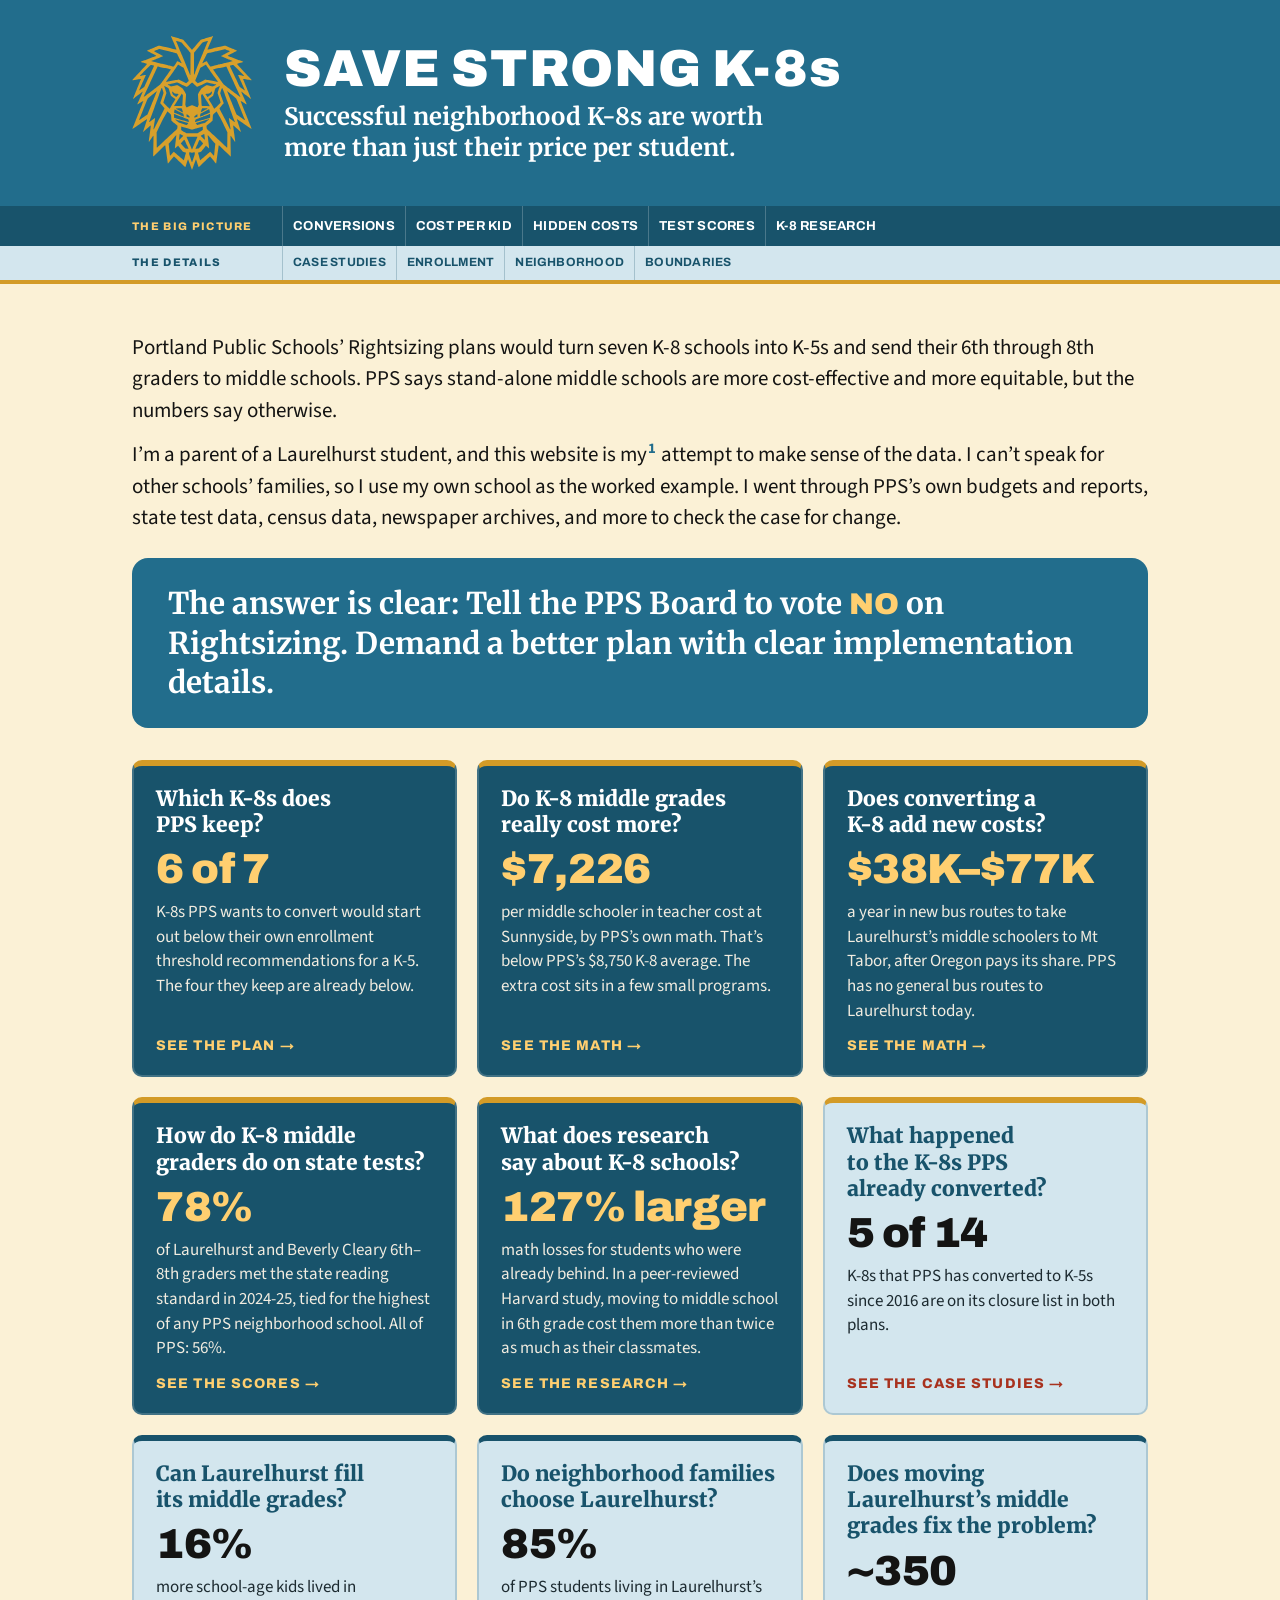
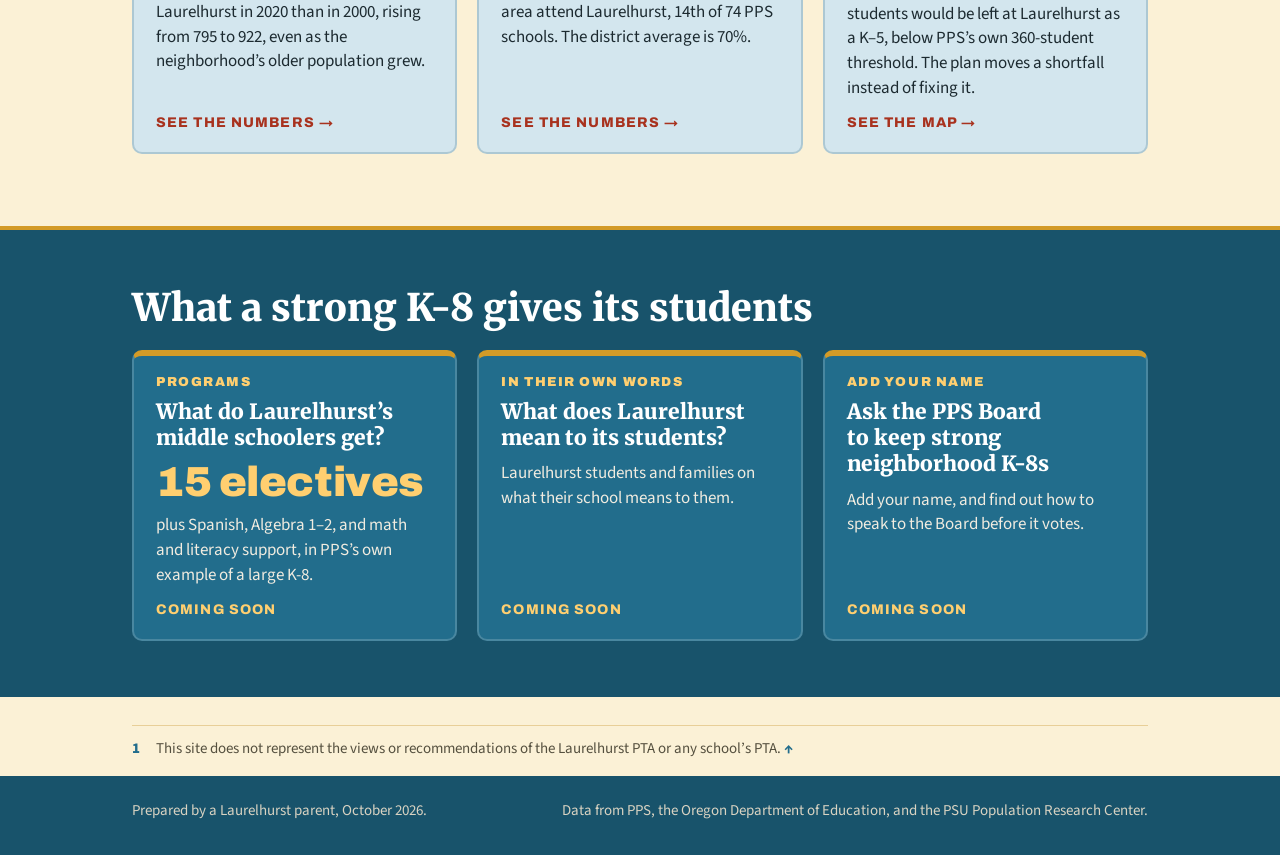
==== commit ba848c85: "bifurcates nav bar, updates main page card styles sets up changes to add new costs to the busing pag" ====
--- a/index.html
+++ b/index.html
@@ -29,92 +29,115 @@
 </header>
 
 <nav class="nav" aria-label="Key issues">
-  <div class="wrap">
+  <div class="nav-bar wrap">
     <button class="nav-toggle" type="button" aria-expanded="false" aria-controls="nav-links">
       <span class="bars" aria-hidden="true"><span></span><span></span><span></span></span>
       Key issues
     </button>
-    <ul id="nav-links">
-      <li><a href="plan.html">The plan</a></li>
-      <li><a href="cost.html">Real cost</a></li>
-      <li><a href="busing.html">Busing cost</a></li>
-      <li><a href="scores.html">Test scores</a></li>
-      <li><a href="research.html">K-8 research</a></li>
-      <li><a href="case_studies.html">Case studies</a></li>
-      <li><a href="enrollment.html">Enrollment</a></li>
-      <li><a href="neighborhood.html">Neighborhood</a></li>
-      <li><a href="boundary.html">Boundaries</a></li>
-      <li class="nav-extra nav-extra-first"><a href="#programs">Programs</a></li>
-      <li class="nav-extra"><a href="#voices">In their own words</a></li>
-      <li class="nav-extra"><a href="#sign">Add your name</a></li>
-    </ul>
+  </div>
+  <div class="nav-menu" id="nav-links">
+    <div class="nav-row nav-big">
+      <div class="wrap">
+        <span class="nav-label" id="nav-big-l">The big picture</span>
+        <ul aria-labelledby="nav-big-l">
+          <li><a href="plan.html">Conversions</a></li>
+          <li><a href="cost.html">Cost per kid</a></li>
+          <li><a href="hidden.html">Hidden costs</a></li>
+          <li><a href="scores.html">Test scores</a></li>
+          <li><a href="research.html">K-8 research</a></li>
+        </ul>
+      </div>
+    </div>
+    <div class="nav-row nav-details">
+      <div class="wrap">
+        <span class="nav-label" id="nav-det-l">The details</span>
+        <ul aria-labelledby="nav-det-l">
+          <li><a href="case_studies.html">Case studies</a></li>
+          <li><a href="enrollment.html">Enrollment</a></li>
+          <li><a href="neighborhood.html">Neighborhood</a></li>
+          <li><a href="boundary.html">Boundaries</a></li>
+        </ul>
+      </div>
+    </div>
+    <div class="nav-row nav-more">
+      <div class="wrap">
+        <ul>
+          <li class="nav-extra nav-extra-first"><a href="#programs">Programs</a></li>
+          <li class="nav-extra"><a href="#voices">In their own words</a></li>
+          <li class="nav-extra"><a href="#sign">Add your name</a></li>
+        </ul>
+      </div>
+    </div>
   </div>
 </nav>
 
 <main>
   <section class="intro wrap">
     <p>Portland Public Schools’ Rightsizing plans would turn seven K-8 schools into K-5s and send their 6th through 8th graders to middle schools. PPS says stand-alone middle schools are more cost-effective and more equitable, but the numbers say otherwise.</p>
-    <p>I’m a parent of a Laurelhurst student, and this website is my<sup class="fn-ref"><a href="#fn1" id="ref1">1</a></sup> attempt to make sense of the data. I can’t speak for other schools’ families, so I use my own school as the worked example: I went through PPS’s own budgets, state test data, and bus records to check the case for the change. Every number below links to its source.</p>
+    <p>I’m a parent of a Laurelhurst student, and this website is my<sup class="fn-ref"><a href="#fn1" id="ref1">1</a></sup> attempt to make sense of the data. I can’t speak for other schools’ families, so I use my own school as the worked example. I went through PPS’s own budgets and reports, state test data, census data, newspaper archives, and more to check the case for change.</p>
+    <div class="callout intro-ask">
+      <p>The answer is clear: Tell the PPS Board to vote <strong>NO</strong> on Rightsizing. Demand a better plan with clear implementation details.</p>
+    </div>
   </section>
 
   <ul class="cards wrap">
-    <li class="card live" id="plan">
+    <li class="card live card-big" id="plan">
       <h2><a href="plan.html">Which <span class="nw">K-8s</span> does PPS keep?</a></h2>
       <div class="stat">6 of 7</div>
       <p>K-8s PPS wants to convert would start out below their own enrollment threshold recommendations for a K-5. The four they keep are already below.</p>
       <span class="more">See the plan →</span>
     </li>
 
-    <li class="card live" id="cost">
+    <li class="card live card-big" id="cost">
       <h2><a href="cost.html">Do <span class="nw">K-8</span> middle grades really cost more?</a></h2>
       <div class="stat">$7,226</div>
       <p>per middle schooler in teacher cost at Sunnyside, by PPS’s own math. That’s below PPS’s $8,750 K-8 average. The extra cost sits in a few small programs.</p>
       <span class="more">See the math →</span>
     </li>
 
-    <li class="card live" id="busing">
-      <h2><a href="busing.html">Does converting a <span class="nw">K-8</span> add busing costs?</a></h2>
+    <li class="card live card-big" id="busing">
+      <h2><a href="hidden.html">Does converting a <span class="nw">K-8</span> add new costs?</a></h2>
       <div class="stat">$38K–$77K</div>
       <p>a year in new bus routes to take Laurelhurst’s middle schoolers to Mt Tabor, after Oregon pays its share. PPS has no general bus routes to Laurelhurst today.</p>
       <span class="more">See the math →</span>
     </li>
 
-    <li class="card live" id="scores">
+    <li class="card live card-big" id="scores">
       <h2><a href="scores.html">How do <span class="nw">K-8</span> middle graders do on state tests?</a></h2>
       <div class="stat">78%</div>
       <p>of Laurelhurst and Beverly Cleary 6th–8th graders met the state reading standard in 2024-25, tied for the highest of any PPS neighborhood school. All of PPS: 56%.</p>
       <span class="more">See the scores →</span>
     </li>
 
-    <li class="card live" id="research">
+    <li class="card live card-big" id="research">
       <h2><a href="research.html">What does research say about <span class="nw">K-8</span> schools?</a></h2>
       <div class="stat">127% larger</div>
       <p>math losses for students who were already behind. In a peer-reviewed Harvard study, moving to middle school in 6th grade cost them more than twice as much as their classmates.</p>
       <span class="more">See the research →</span>
     </li>
 
-    <li class="card live" id="case-studies">
+    <li class="card live card-detail" id="case-studies">
       <h2><a href="case_studies.html">What happened to the <span class="nw">K-8s</span> PPS already converted?</a></h2>
       <div class="stat">5 of 14</div>
       <p>K-8s that PPS has converted to K-5s since 2016 are on its closure list in both plans.</p>
       <span class="more">See the case studies →</span>
     </li>
 
-    <li class="card live card-lh" id="enrollment">
+    <li class="card live card-detail card-lh" id="enrollment">
       <h2><a href="enrollment.html">Can Laurelhurst fill its middle grades?</a></h2>
       <div class="stat">16%</div>
       <p>more school-age kids lived in Laurelhurst in 2020 than in 2000, rising from 795 to 922, even as the neighborhood’s older population grew.</p>
       <span class="more">See the numbers →</span>
     </li>
 
-    <li class="card live card-lh" id="neighborhood">
+    <li class="card live card-detail card-lh" id="neighborhood">
       <h2><a href="neighborhood.html">Do neighborhood families choose Laurelhurst?</a></h2>
       <div class="stat">85%</div>
       <p>of PPS students living in Laurelhurst’s area attend Laurelhurst, 14th of 74 PPS schools. The district average is 70%.</p>
       <span class="more">See the numbers →</span>
     </li>
 
-    <li class="card live card-lh" id="boundary">
+    <li class="card live card-detail card-lh" id="boundary">
       <h2><a href="boundary.html">Does moving Laurelhurst’s middle grades fix the problem?</a></h2>
       <div class="stat">~350</div>
       <p>students would be left at Laurelhurst as a K–5, below PPS’s own 360-student threshold. The plan moves a shortfall instead of fixing it.</p>
--- a/style.css
+++ b/style.css
@@ -85,9 +85,9 @@
 .masthead.compact .wrap { padding-block: 14px; }
 .masthead.compact .lion { width: clamp(44px, 6vw, 64px); }
 .masthead.compact .site-name { font-size: clamp(22px, 3.6vw, 34px); }
-.masthead.compact .tagline { display: none; }
-
-/* ---------- Nav strip ---------- */
+.masthead.compact .tagline { font-size: clamp(14px, 1.8vw, 18px); }
+
+/* ---------- Nav: two rows, "The big picture" and "The details" ---------- */
 .nav {
   position: sticky;
   top: env(safe-area-inset-top, 0px);
@@ -95,7 +95,7 @@
   background: var(--blue-deep);
   border-bottom: 4px solid var(--gold);
 }
-.nav .wrap { display: flex; align-items: stretch; }
+.nav-bar { display: none; }
 .nav-toggle {
   display: none;
   align-items: center;
@@ -111,36 +111,65 @@
 }
 .nav-toggle .bars { display: inline-flex; flex-direction: column; gap: 4px; }
 .nav-toggle .bars span { display: block; width: 22px; height: 2px; background: currentColor; border-radius: 1px; }
-.nav ul { list-style: none; margin: 0; padding: 0; display: flex; flex-wrap: wrap; width: 100%; }
-.nav li { display: flex; }
-.nav li + li { border-left: 1px solid rgba(255, 255, 255, 0.22); }
+.nav-row .wrap { display: flex; align-items: stretch; }
+.nav-label {
+  flex: 0 0 auto;
+  display: flex;
+  align-items: center;
+  min-width: 150px;
+  padding-right: 14px;
+  font: 800 11px/1 var(--label);
+  letter-spacing: 0.12em;
+  text-transform: uppercase;
+  white-space: nowrap;
+}
+.nav ul { list-style: none; margin: 0; padding: 0; display: flex; flex-wrap: wrap; flex: 1 1 auto; }
+.nav li { display: flex; border-left: 1px solid rgba(255, 255, 255, 0.22); }
 .nav a {
   display: flex;
   align-items: center;
-  padding: 14px 6px;
   color: var(--on-dark);
   text-decoration: none;
   font: 700 13px/1.1 var(--label);
   letter-spacing: 0.02em;
   text-transform: uppercase;
+  white-space: nowrap;
   transition: background-color 0.15s ease, color 0.15s ease;
 }
 .nav a:hover, .nav a:focus-visible { background: var(--gold); color: var(--ink); }
-.nav a[aria-current="page"] { box-shadow: inset 0 -4px 0 var(--gold-bright); }
 .nav a[aria-current="page"]:hover { box-shadow: none; }
 
+.nav-big .nav-label { color: var(--gold-bright); }
+.nav-big a { padding: 13px 10px; }
+.nav-big a[aria-current="page"] { box-shadow: inset 0 -4px 0 var(--gold-bright); }
+.nav-big li.nav-tldr { margin-left: auto; border-right: 1px solid rgba(255, 255, 255, 0.22); }
+
+.nav-details { background: var(--blue-soft); }
+.nav-details .nav-label { color: var(--blue-deep); }
+.nav-details li { border-left-color: rgba(24, 83, 107, 0.25); }
+.nav-details a { color: var(--blue-deep); font-size: 12px; padding: 10px 10px; }
+.nav-details a[aria-current="page"] { box-shadow: inset 0 -4px 0 var(--gold); }
+
+.nav-more { display: none; }
 .nav li.nav-extra { display: none; }
+
 @media (max-width: 899px) {
-  .nav .wrap { flex-direction: column; }
+  .nav-bar { display: block; }
   .nav-toggle { display: inline-flex; }
-  .nav ul { display: none; flex-direction: column; padding-bottom: 8px; }
-  .nav.open ul { display: flex; }
-  .nav li + li { border-left: 0; border-top: 1px solid rgba(255, 255, 255, 0.18); }
-  .nav a { width: 100%; padding: 14px 8px; font-size: 15px; }
+  .nav-menu { display: none; padding-bottom: 8px; }
+  .nav.open .nav-menu { display: block; }
+  .nav-row .wrap { flex-direction: column; }
+  .nav-details { background: none; }
+  .nav-label { min-width: 0; padding: 12px 0 6px; }
+  .nav-details .nav-label { color: var(--gold-bright); padding-top: 16px; }
+  .nav ul { flex-direction: column; }
+  .nav li { border-left: 0; border-top: 1px solid rgba(255, 255, 255, 0.18); }
+  .nav-big li.nav-tldr { margin-left: 0; border-right: 0; }
+  .nav a, .nav-big a, .nav-details a { width: 100%; padding: 14px 8px; font-size: 15px; color: var(--on-dark); }
+  .nav-details a { color: var(--on-dark-muted); font-size: 14px; }
+  .nav-more { display: block; }
 }
 @media (prefers-reduced-motion: reduce) { .nav a { transition: none; } }
-/* ten nav items: tighten between the hamburger breakpoint and full width */
-@media (min-width: 900px) and (max-width: 1079px) { .nav a { font-size: 11.5px; padding: 14px 3px; letter-spacing: 0; } }
 
 /* ---------- Front page ---------- */
 .intro { padding-block: clamp(28px, 5vw, 48px) 8px; }
@@ -582,14 +611,14 @@
 .why-card .why-label { font: 900 13px/1 var(--label); letter-spacing: 0.12em; text-transform: uppercase; color: var(--gold-bright); }
 .why-card h3 { margin: 0; font: 900 21px/1.25 var(--display); color: var(--on-dark); text-wrap: balance; }
 .why-card .stat { color: var(--gold-bright); }
-.why-card p { color: var(--on-dark-muted); }
+.why-card p { color: #f1ece0; }
 .why-card .more { color: var(--gold-bright); }
 
 /* positives in the phone menu */
 @media (max-width: 899px) {
   .nav.open li.nav-extra { display: flex; }
   .nav li.nav-extra-first { border-top: 5px solid var(--gold); margin-top: 8px; }
-  .nav-extra a { color: var(--gold-bright); }
+  .nav .nav-extra a { color: var(--gold-bright); }
   .nav li.nav-extra + li.nav-extra { border-top-color: rgba(255, 255, 255, 0.14); }
 }
 
@@ -658,13 +687,28 @@
 .page-notes .fn-back:hover, .page-notes .fn-up:hover { text-decoration: underline; }
 .page-notes .fn-up { color: var(--blue); text-decoration: none; font-weight: 700; }
 .page-notes .footnote:target { background: var(--gold-soft); border-radius: 4px; }
-[id^="fn"], [id^="ref"] { scroll-margin-top: 80px; }
+[id^="fn"], [id^="ref"] { scroll-margin-top: 110px; }
+@media (max-width: 899px) { [id^="fn"], [id^="ref"] { scroll-margin-top: 80px; } }
 /* body text spans the full content width, matching the charts, tables, and cards */
 .intro p, .lede p:not(.subhead), .panel-lede, .panel-notes, .tiers-lede, .points-lede, .points ul, .methods p, .methods li { max-width: none; }
 .article h1.h1-wide { text-wrap: wrap; }
 /* home page: Laurelhurst-specific cards get a blue frame */
 .card.card-lh { border-color: var(--blue-soft); border-top-color: var(--blue); }
 .card.card-lh.live:hover { border-color: var(--blue); }
+/* home cards take the color of their nav group */
+.card.card-big { background: var(--blue-deep); border-color: rgba(255, 255, 255, 0.18); border-top-color: var(--gold); }
+.card.card-big h2 { color: var(--on-dark); }
+.card.card-big .stat { color: var(--gold-bright); }
+.card.card-big p { color: #f1ece0; }
+.card.card-big .more { color: var(--gold-bright); }
+.card.card-big.live:hover { border-color: var(--gold); border-top-color: var(--gold); }
+.card.card-detail { background: var(--blue-soft); border-color: rgba(24, 83, 107, 0.2); border-top-color: var(--gold); }
+.card.card-detail h2 { color: var(--blue-deep); }
+.card.card-detail .stat { color: var(--ink); }
+.card.card-detail p { color: #1c2a30; }
+.card.card-detail.card-lh { border-top-color: var(--blue-deep); }
+.card.card-detail.live:hover { border-color: var(--blue-deep); }
+.intro .intro-ask { margin-top: 24px; }
 /* test scores by group: other converted K-8s */
 :root { --bc: #3d7a3f; --ss: #7b5ea7; --vn: #b0457d; }
 .sw.bc { background: var(--bc); } .sw.ss { background: var(--ss); } .sw.vn { background: var(--vn); }
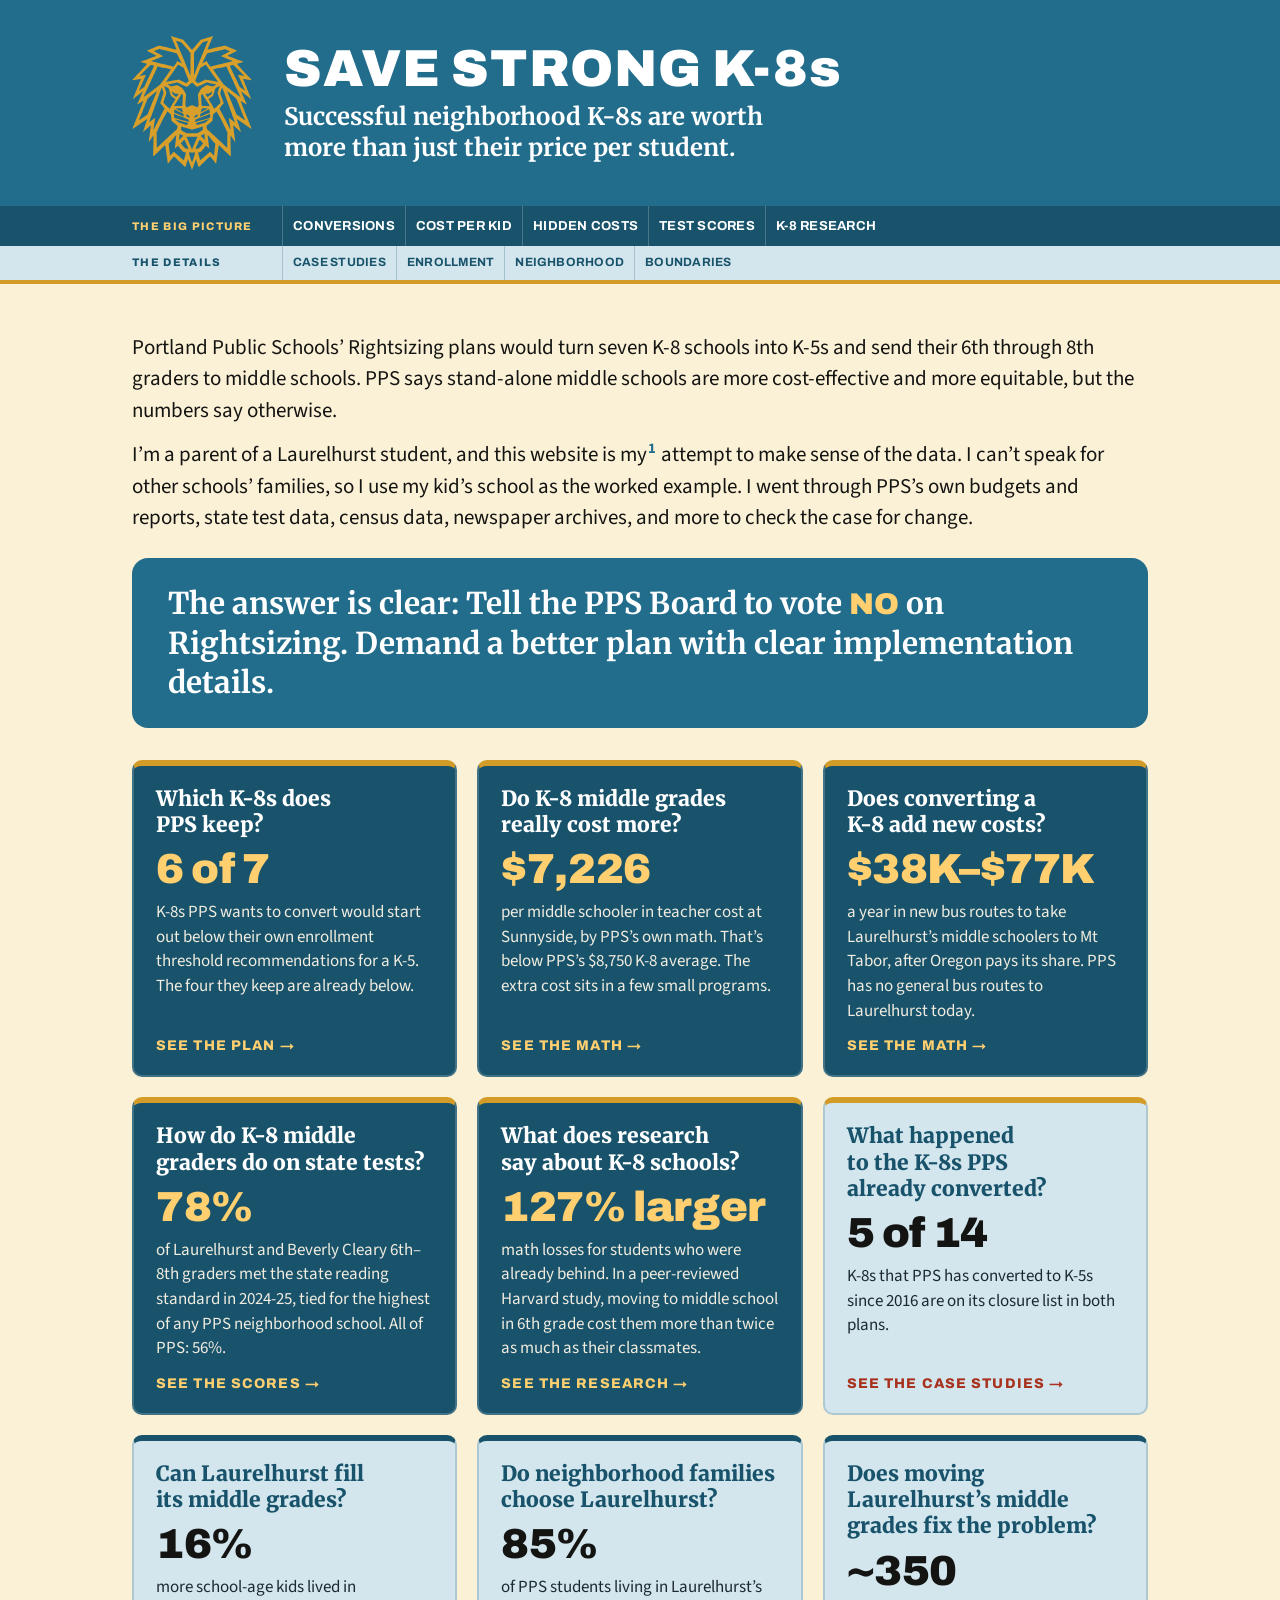
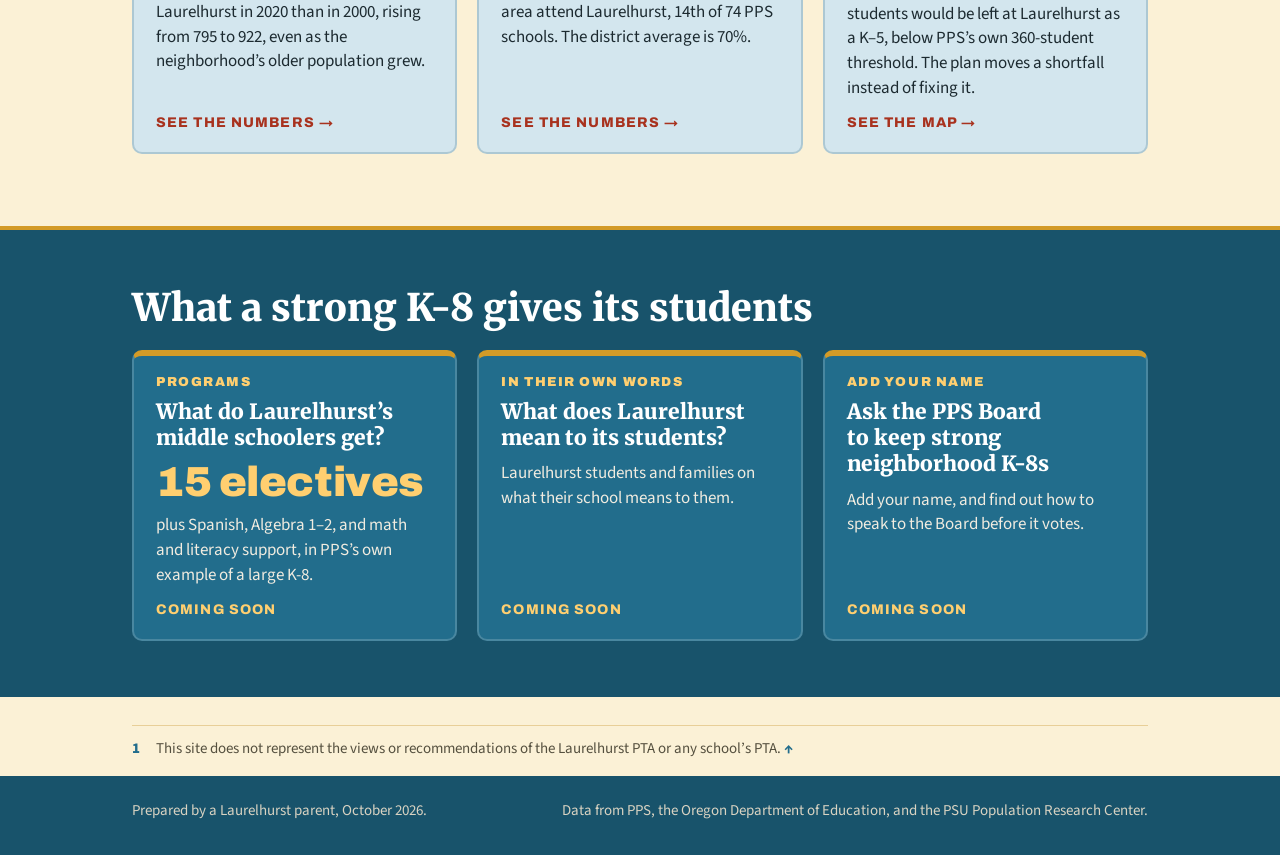
==== commit 1a8246f3: "Primarily style and typo fixes No large additions to the site, fixing inconsistencies with some of t" ====
--- a/index.html
+++ b/index.html
@@ -74,7 +74,7 @@
 <main>
   <section class="intro wrap">
     <p>Portland Public Schools’ Rightsizing plans would turn seven K-8 schools into K-5s and send their 6th through 8th graders to middle schools. PPS says stand-alone middle schools are more cost-effective and more equitable, but the numbers say otherwise.</p>
-    <p>I’m a parent of a Laurelhurst student, and this website is my<sup class="fn-ref"><a href="#fn1" id="ref1">1</a></sup> attempt to make sense of the data. I can’t speak for other schools’ families, so I use my own school as the worked example. I went through PPS’s own budgets and reports, state test data, census data, newspaper archives, and more to check the case for change.</p>
+    <p>I’m a parent of a Laurelhurst student, and this website is my<sup class="fn-ref"><a href="#fn1" id="ref1">1</a></sup> attempt to make sense of the data. I can’t speak for other schools’ families, so I use my kid’s school as the worked example. I went through PPS’s own budgets and reports, state test data, census data, newspaper archives, and more to check the case for change.</p>
     <div class="callout intro-ask">
       <p>The answer is clear: Tell the PPS Board to vote <strong>NO</strong> on Rightsizing. Demand a better plan with clear implementation details.</p>
     </div>
--- a/style.css
+++ b/style.css
@@ -971,3 +971,28 @@
 /* Overview line chart: label weights match the Enrollment charts (.sc-lhlab 800 14px label, .sc-fitlab 700 12px body), scaled to a 680-wide viewBox */
 .types .encl-val { font: 800 16px var(--label); }
 .types .encl-mlab { fill: var(--ink); font: 700 13.6px var(--body); letter-spacing: 0; text-transform: none; }
+
+/* Hidden costs: closed schools table */
+.closed-table { min-width: 620px; }
+.closed-table th, .closed-table td { text-align: left; vertical-align: top; }
+.closed-table tr.table-title th { font: 900 clamp(18px, 2.2vw, 22px)/1.2 var(--display); letter-spacing: 0; text-transform: none; color: var(--blue); padding-top: 16px; padding-bottom: 12px; border-bottom: 4px solid var(--gold); }
+.closed-table tr.section th { font: 800 13px/1.2 var(--label); letter-spacing: 0.08em; text-transform: uppercase; color: var(--blue-deep); background: var(--blue-soft); padding-top: 10px; padding-bottom: 10px; }
+.closed-table tbody.reused tr.section th { border-top: 4px solid var(--gold); }
+.closed-table td.yr, .closed-table td.yrs { font: 800 18px/1.2 var(--label); white-space: nowrap; }
+.closed-table td.yrs strong { color: var(--red); font-weight: 900; }
+.closed-table td.yrs .nf { font: 600 14px/1.2 var(--body); color: var(--muted); }
+.closed-table td.since { font: 400 16px/1.45 var(--body); }
+.closed-table tbody th { white-space: nowrap; }
+@media (max-width: 719px) { .closed-table tbody th { white-space: normal; } .closed-table td.since { font-size: 15px; } }
+.hl-blue { color: var(--blue); }
+
+/* Hidden costs: tax table */
+.tax-table { min-width: 720px; }
+.tax-table th, .tax-table td { text-align: left; vertical-align: top; }
+.tax-table tr.table-title th { font: 900 clamp(18px, 2.2vw, 22px)/1.2 var(--display); letter-spacing: 0; text-transform: none; color: var(--blue); padding-top: 16px; padding-bottom: 12px; border-bottom: 4px solid var(--gold); }
+.tax-table tbody th { font-size: 16px; line-height: 1.3; }
+.tax-table tbody th small { display: block; margin-top: 3px; font: 400 14px/1.3 var(--body); color: var(--muted); }
+.tax-table td { font: 400 15px/1.4 var(--body); }
+.tax-table td.chg .no { font: 800 17px/1.2 var(--label); color: var(--red); margin-right: 2px; }
+.callout b { font-weight: 900; }
+.hl-gold { color: var(--gold-bright); }
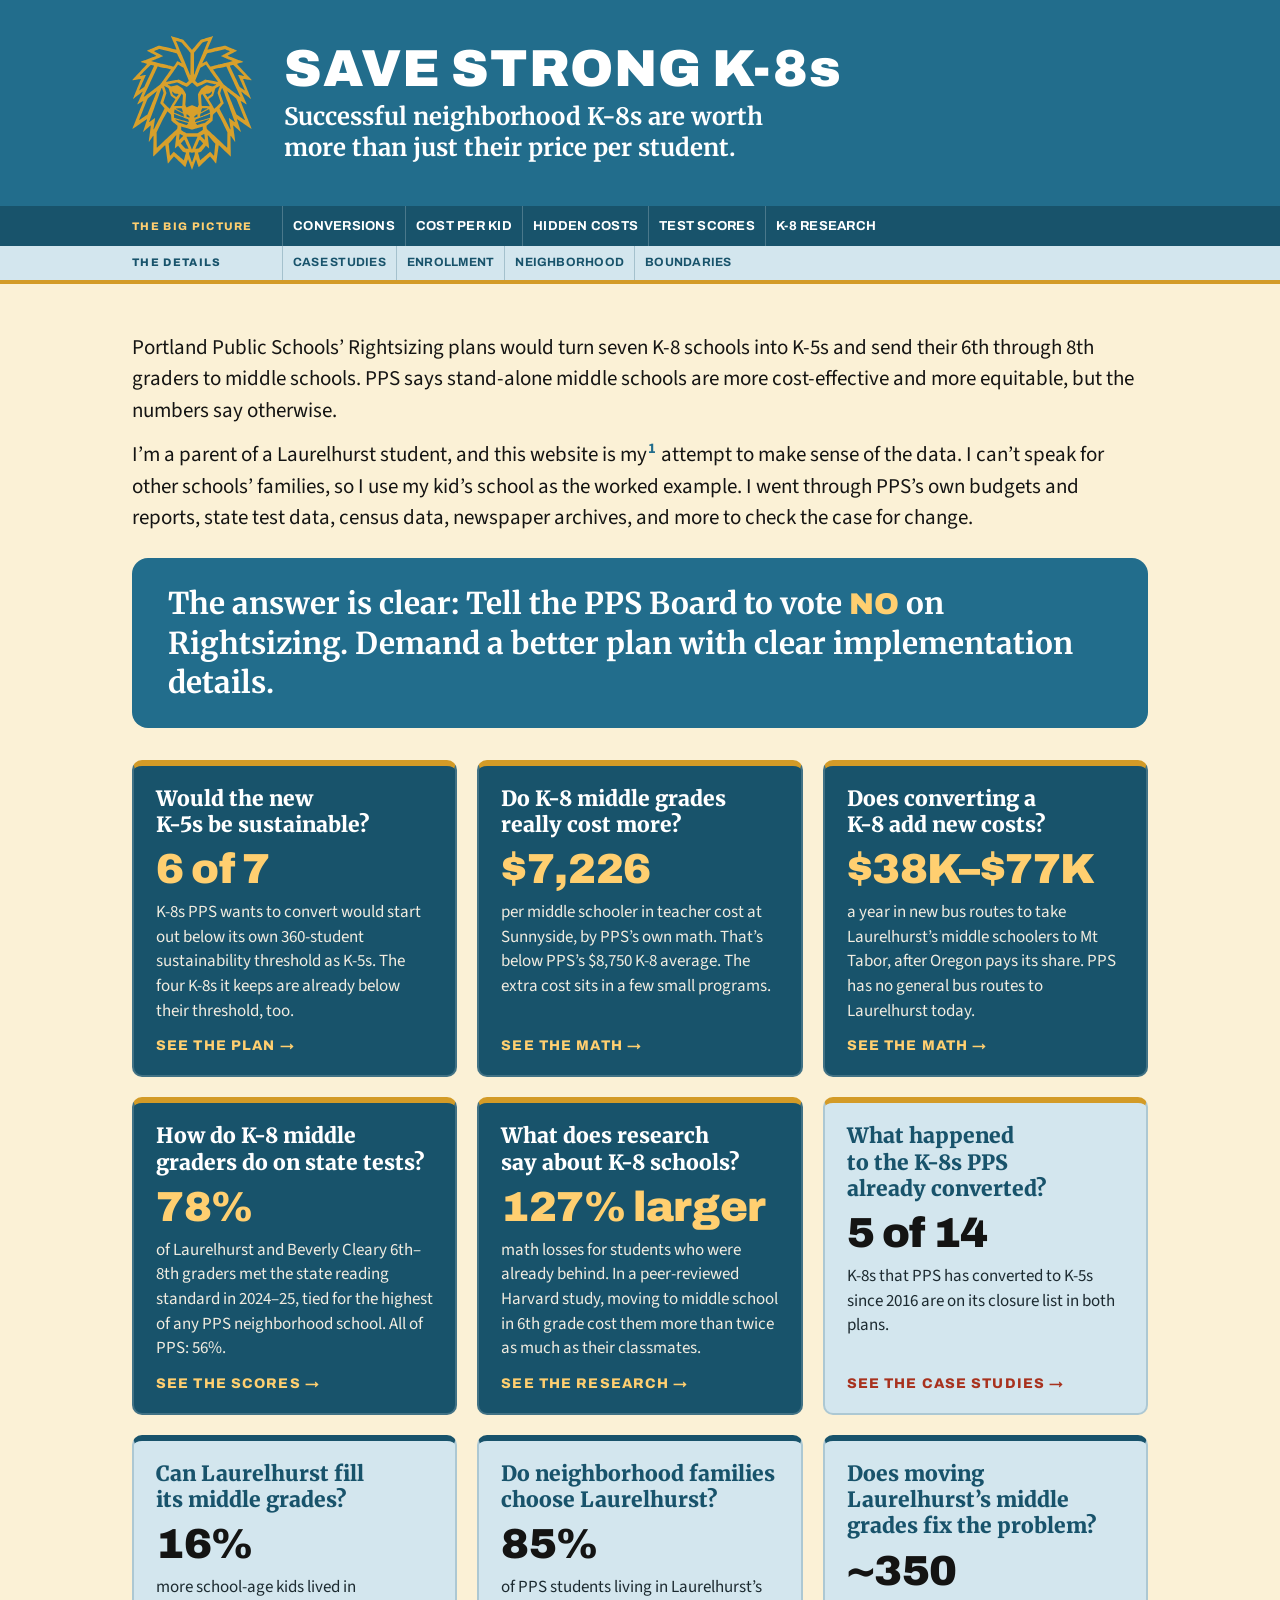
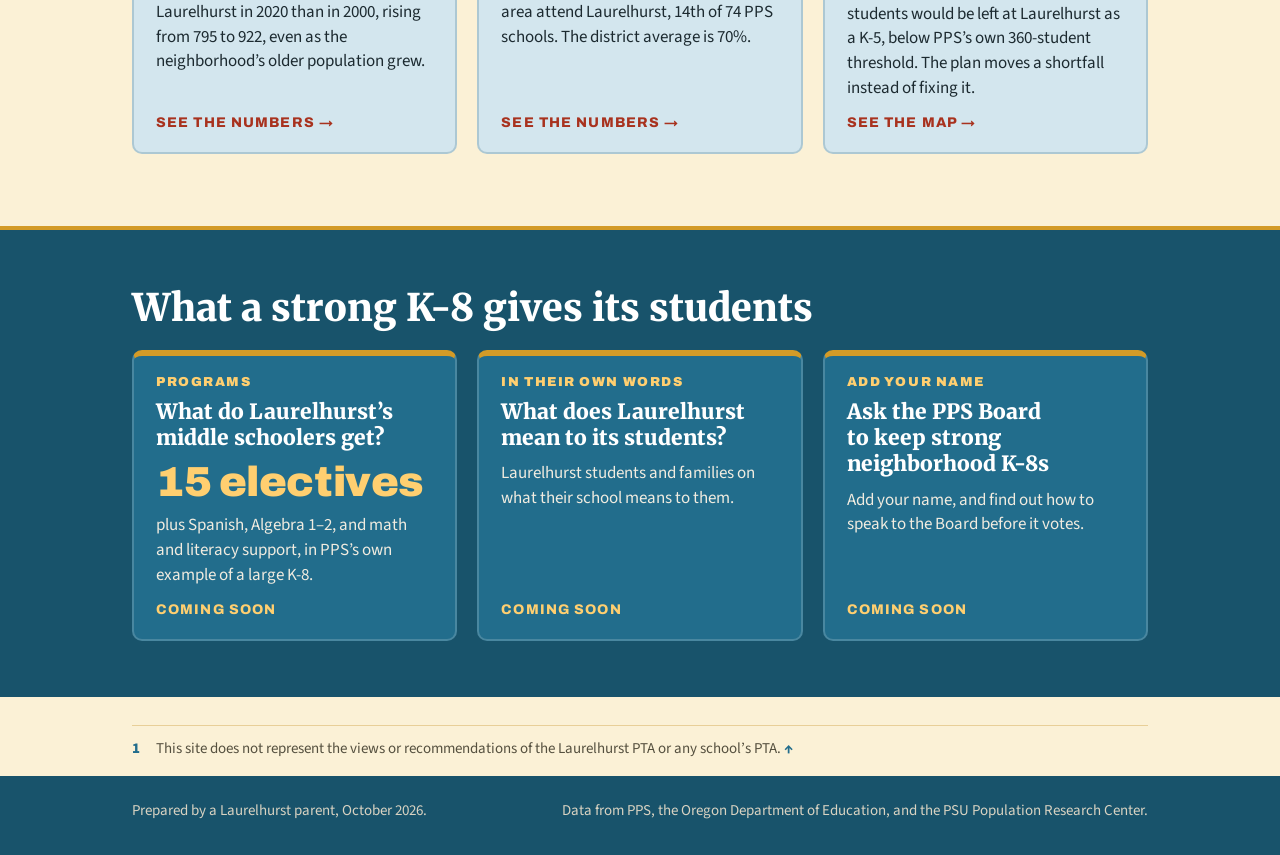
==== commit 1e7f01fd: "correct site to use consistent punctuation style Ranges (eg 6--8 grades) use en dashes, school style" ====
--- a/index.html
+++ b/index.html
@@ -3,7 +3,7 @@
 <head>
 <meta charset="utf-8">
 <meta name="viewport" content="width=device-width, initial-scale=1, viewport-fit=cover">
-<title>Save Strong K-8s</title>
+<title>Strong K-8s Solo Draft</title>
 <meta name="claude:viewport-fit-sides" content="cover">
 <meta name="description" content="PPS’s Rightsizing plans would turn seven K-8s into K-5s. The data on cost, busing, test scores, and research, with Laurelhurst as a worked example.">
 <meta property="og:title" content="Save Strong K-8s">
@@ -82,9 +82,9 @@
 
   <ul class="cards wrap">
     <li class="card live card-big" id="plan">
-      <h2><a href="plan.html">Which <span class="nw">K-8s</span> does PPS keep?</a></h2>
+      <h2><a href="plan.html">Would the new <span class="nw">K-5s</span> be sustainable?</a></h2>
       <div class="stat">6 of 7</div>
-      <p>K-8s PPS wants to convert would start out below their own enrollment threshold recommendations for a K-5. The four they keep are already below.</p>
+      <p>K-8s PPS wants to convert would start out below its own 360-student sustainability threshold as K-5s. The four K-8s it keeps are already below their threshold, too.</p>
       <span class="more">See the plan →</span>
     </li>
 
@@ -105,7 +105,7 @@
     <li class="card live card-big" id="scores">
       <h2><a href="scores.html">How do <span class="nw">K-8</span> middle graders do on state tests?</a></h2>
       <div class="stat">78%</div>
-      <p>of Laurelhurst and Beverly Cleary 6th–8th graders met the state reading standard in 2024-25, tied for the highest of any PPS neighborhood school. All of PPS: 56%.</p>
+      <p>of Laurelhurst and Beverly Cleary 6th–8th graders met the state reading standard in 2024–25, tied for the highest of any PPS neighborhood school. All of PPS: 56%.</p>
       <span class="more">See the scores →</span>
     </li>
 
@@ -140,7 +140,7 @@
     <li class="card live card-detail card-lh" id="boundary">
       <h2><a href="boundary.html">Does moving Laurelhurst’s middle grades fix the problem?</a></h2>
       <div class="stat">~350</div>
-      <p>students would be left at Laurelhurst as a K–5, below PPS’s own 360-student threshold. The plan moves a shortfall instead of fixing it.</p>
+      <p>students would be left at Laurelhurst as a K-5, below PPS’s own 360-student threshold. The plan moves a shortfall instead of fixing it.</p>
       <span class="more">See the map →</span>
     </li>
 
